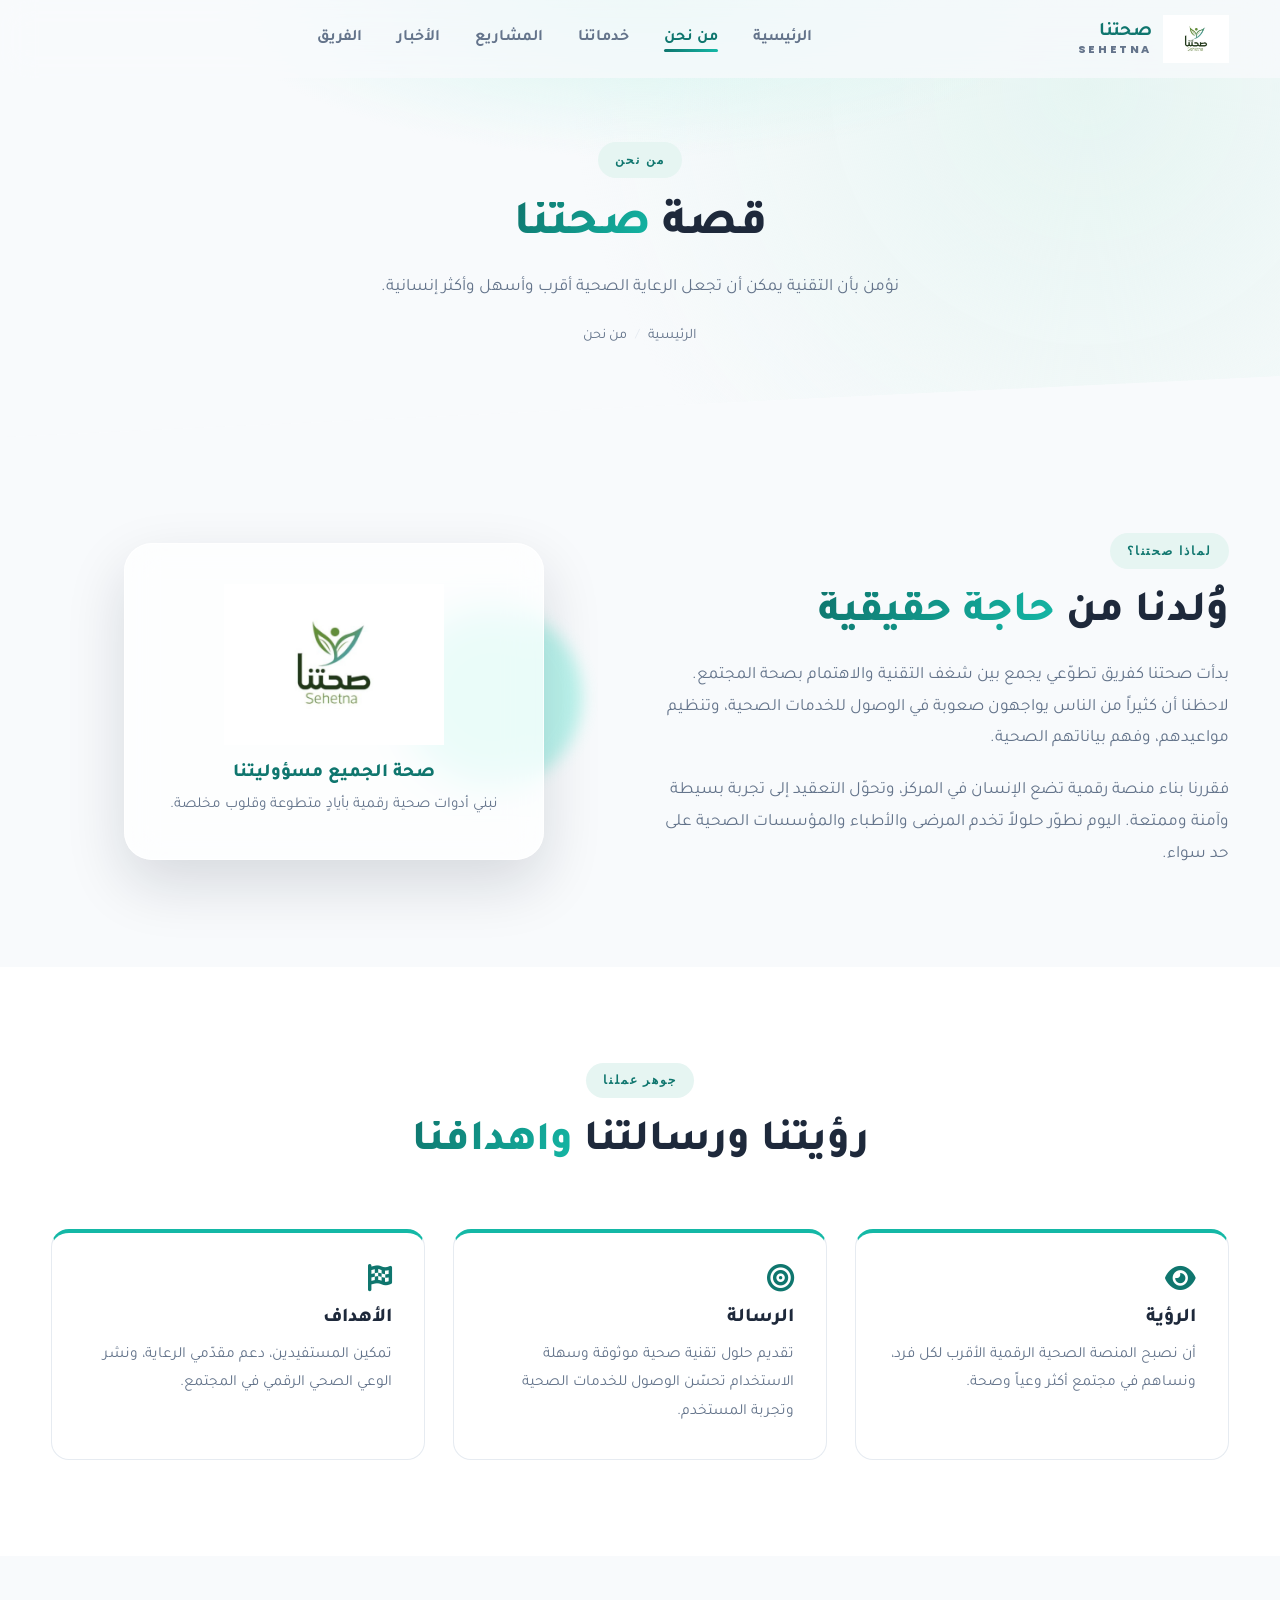
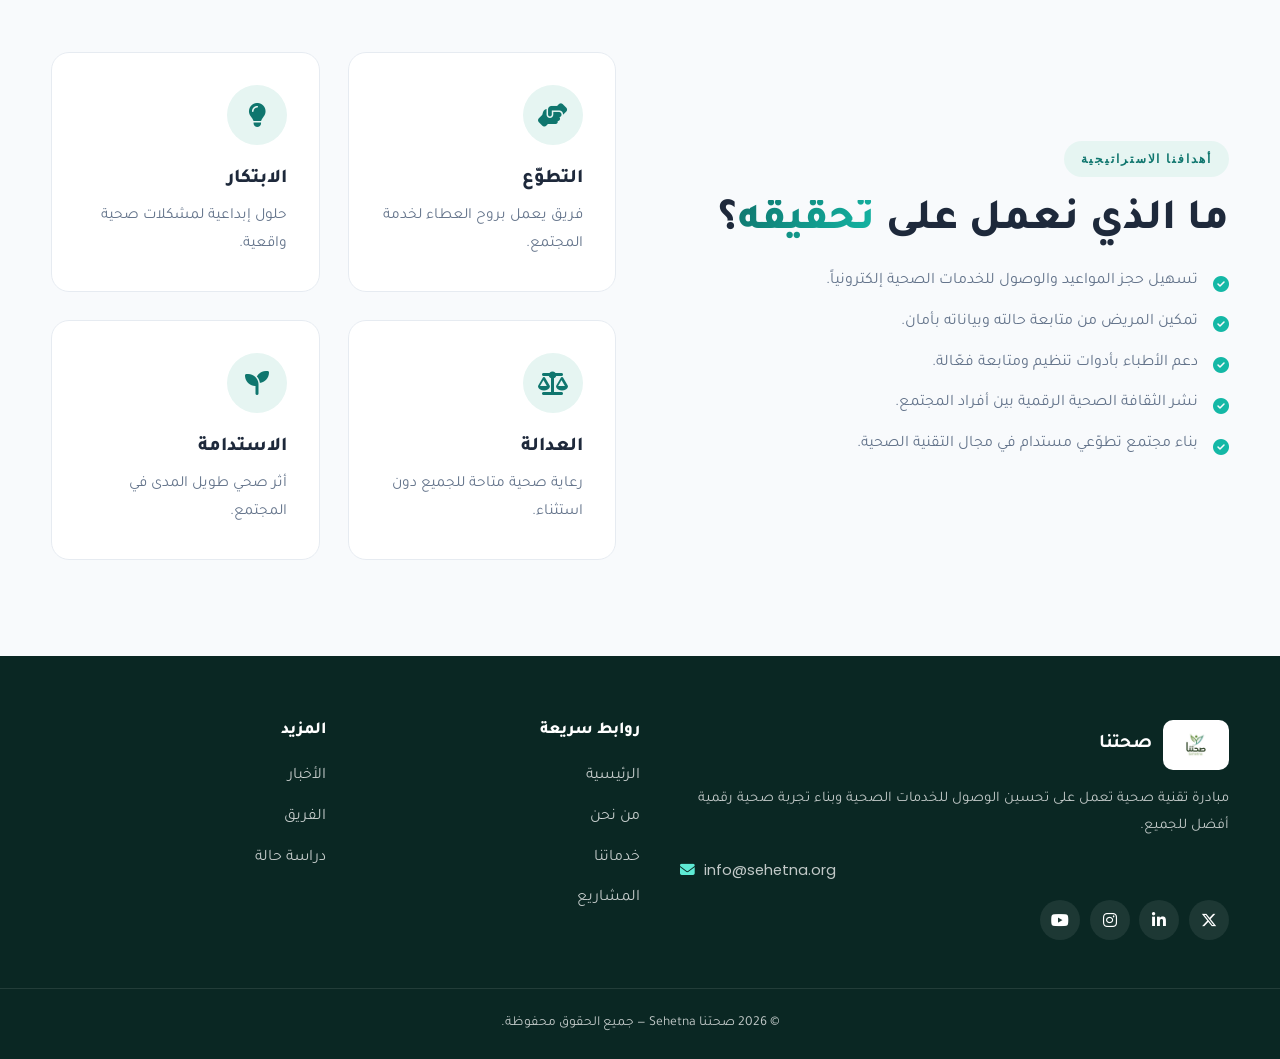
==== about.html @ 8cb9a015 "first update" ====
<!DOCTYPE html>
<html lang="ar" dir="rtl">
  <head>
    <meta charset="UTF-8" />
    <meta name="viewport" content="width=device-width, initial-scale=1.0" />

    <title>من نحن | صحتنا</title>
    <meta
      name="description"
      content="تعرّف على رؤية ورسالة وأهداف صحتنا، المبادرة التقنية الصحية التي تسعى لتحسين تجربة الرعاية الصحية الرقمية للجميع."
    />
    <meta name="keywords" content="صحتنا, من نحن, رؤية, رسالة, أهداف, مبادرة صحية" />
    <meta name="author" content="فريق صحتنا التطوعي" />

    <meta property="og:type" content="website" />
    <meta property="og:title" content="من نحن | صحتنا" />
    <meta
      property="og:description"
      content="رؤية ورسالة وأهداف صحتنا لتحسين الرعاية الصحية الرقمية."
    />
    <meta property="og:image" content="assets/images/logo.png" />
    <meta property="og:locale" content="ar_AR" />

    <link rel="icon" type="image/png" href="assets/images/logo.png" />
    <link rel="preconnect" href="https://fonts.googleapis.com" />
    <link rel="preconnect" href="https://fonts.gstatic.com" crossorigin />
    <link
      href="https://fonts.googleapis.com/css2?family=Poppins:wght@400;600;700&family=Tajawal:wght@300;400;500;700;800&display=swap"
      rel="stylesheet"
    />
    <link
      rel="stylesheet"
      href="https://cdnjs.cloudflare.com/ajax/libs/font-awesome/6.5.2/css/all.min.css"
      referrerpolicy="no-referrer"
    />
    <link rel="stylesheet" href="assets/css/style.css" />
  </head>

  <body>
    <a href="#main" class="skip-link">تخطَّ إلى المحتوى</a>

    <!-- ===================== HEADER ===================== -->
    <header class="header" id="header">
      <nav class="nav container" aria-label="التنقل الرئيسي">
        <a href="index.html" class="nav__brand" aria-label="صحتنا الصفحة الرئيسية">
          <img src="assets/images/logo.png" alt="شعار صحتنا" />
          <span class="nav__brand-text">
            <b>صحتنا</b>
            <span>SEHETNA</span>
          </span>
        </a>
        <ul class="nav__menu" id="navMenu">
          <li><a href="index.html" class="nav__link">الرئيسية</a></li>
          <li><a href="about.html" class="nav__link">من نحن</a></li>
          <li><a href="services.html" class="nav__link">خدماتنا</a></li>
          <li><a href="projects.html" class="nav__link">المشاريع</a></li>
          <li><a href="news.html" class="nav__link">الأخبار</a></li>
          <li><a href="team.html" class="nav__link">الفريق</a></li>
        </ul>
        <div class="nav__actions">
          <button class="nav__toggle" id="navToggle" aria-label="فتح القائمة" aria-expanded="false" aria-controls="navMenu">
            <i class="fa-solid fa-bars"></i>
          </button>
        </div>
      </nav>
    </header>

    <main id="main">
      <!-- ===================== PAGE HERO ===================== -->
      <section class="page-hero">
        <div class="container">
          <span class="eyebrow">من نحن</span>
          <h1>قصة <span class="text-gradient">صحتنا</span></h1>
          <p>
            نؤمن بأن التقنية يمكن أن تجعل الرعاية الصحية أقرب وأسهل وأكثر إنسانية.
          </p>
          <nav class="breadcrumb" aria-label="مسار التنقل">
            <a href="index.html">الرئيسية</a>
            <span class="sep">/</span>
            <span>من نحن</span>
          </nav>
        </div>
      </section>

      <!-- ===================== STORY ===================== -->
      <section class="section">
        <div class="container split">
          <div class="reveal">
            <span class="eyebrow">لماذا صحتنا؟</span>
            <h2 class="section__title">
              وُلدنا من <span class="text-gradient">حاجة حقيقية</span>
            </h2>
            <p class="section__desc" style="margin-bottom: 1.2rem">
              بدأت صحتنا كفريق تطوّعي يجمع بين شغف التقنية والاهتمام بصحة المجتمع.
              لاحظنا أن كثيراً من الناس يواجهون صعوبة في الوصول للخدمات الصحية،
              وتنظيم مواعيدهم، وفهم بياناتهم الصحية.
            </p>
            <p class="section__desc">
              فقررنا بناء منصة رقمية تضع الإنسان في المركز، وتحوّل التعقيد إلى
              تجربة بسيطة وآمنة وممتعة. اليوم نطوّر حلولاً تخدم المرضى والأطباء
              والمؤسسات الصحية على حد سواء.
            </p>
          </div>
          <div class="hero__visual reveal">
            <span class="hero__blob hero__blob--1"></span>
            <div class="hero__card">
              <img src="assets/images/logo.png" alt="شعار صحتنا" />
              <h3>صحة الجميع مسؤوليتنا</h3>
              <p>نبني أدوات صحية رقمية بأيادٍ متطوعة وقلوب مخلصة.</p>
            </div>
          </div>
        </div>
      </section>

      <!-- ===================== VISION / MISSION / GOALS ===================== -->
      <section class="section" style="background: var(--bg-alt)">
        <div class="container">
          <div class="section__head">
            <span class="eyebrow">جوهر عملنا</span>
            <h2 class="section__title">
              رؤيتنا ورسالتنا <span class="text-gradient">وأهدافنا</span>
            </h2>
          </div>

          <div class="grid grid--3">
            <div class="vmg-card reveal">
              <i class="fa-solid fa-eye"></i>
              <h3 class="card__title">الرؤية</h3>
              <p class="card__text">
                أن نصبح المنصة الصحية الرقمية الأقرب لكل فرد، ونساهم في مجتمع أكثر
                وعياً وصحة.
              </p>
            </div>
            <div class="vmg-card reveal">
              <i class="fa-solid fa-bullseye"></i>
              <h3 class="card__title">الرسالة</h3>
              <p class="card__text">
                تقديم حلول تقنية صحية موثوقة وسهلة الاستخدام تحسّن الوصول للخدمات
                الصحية وتجربة المستخدم.
              </p>
            </div>
            <div class="vmg-card reveal">
              <i class="fa-solid fa-flag-checkered"></i>
              <h3 class="card__title">الأهداف</h3>
              <p class="card__text">
                تمكين المستفيدين، دعم مقدّمي الرعاية، ونشر الوعي الصحي الرقمي في
                المجتمع.
              </p>
            </div>
          </div>
        </div>
      </section>

      <!-- ===================== GOALS DETAIL ===================== -->
      <section class="section">
        <div class="container split">
          <div class="reveal">
            <span class="eyebrow">أهدافنا الاستراتيجية</span>
            <h2 class="section__title">
              ما الذي نعمل على <span class="text-gradient">تحقيقه</span>؟
            </h2>
            <ul class="check-list" style="margin-top: 1rem">
              <li>تسهيل حجز المواعيد والوصول للخدمات الصحية إلكترونياً.</li>
              <li>تمكين المريض من متابعة حالته وبياناته بأمان.</li>
              <li>دعم الأطباء بأدوات تنظيم ومتابعة فعّالة.</li>
              <li>نشر الثقافة الصحية الرقمية بين أفراد المجتمع.</li>
              <li>بناء مجتمع تطوّعي مستدام في مجال التقنية الصحية.</li>
            </ul>
          </div>

          <div class="grid grid--2 reveal">
            <div class="card">
              <div class="card__icon"><i class="fa-solid fa-handshake-angle"></i></div>
              <h3 class="card__title">التطوّع</h3>
              <p class="card__text">فريق يعمل بروح العطاء لخدمة المجتمع.</p>
            </div>
            <div class="card">
              <div class="card__icon"><i class="fa-solid fa-lightbulb"></i></div>
              <h3 class="card__title">الابتكار</h3>
              <p class="card__text">حلول إبداعية لمشكلات صحية واقعية.</p>
            </div>
            <div class="card">
              <div class="card__icon"><i class="fa-solid fa-scale-balanced"></i></div>
              <h3 class="card__title">العدالة</h3>
              <p class="card__text">رعاية صحية متاحة للجميع دون استثناء.</p>
            </div>
            <div class="card">
              <div class="card__icon"><i class="fa-solid fa-seedling"></i></div>
              <h3 class="card__title">الاستدامة</h3>
              <p class="card__text">أثر صحي طويل المدى في المجتمع.</p>
            </div>
          </div>
        </div>
      </section>

    </main>

    <!-- ===================== FOOTER ===================== -->
    <footer class="footer">
      <div class="container">
        <div class="footer__grid">
          <div class="footer__col">
            <div class="footer__brand">
              <img src="assets/images/logo.png" alt="شعار صحتنا" />
              <b>صحتنا</b>
            </div>
            <p>
              مبادرة تقنية صحية تعمل على تحسين الوصول للخدمات الصحية وبناء تجربة
              صحية رقمية أفضل للجميع.
            </p>
            <p class="footer__contact">
              <i class="fa-solid fa-envelope"></i>
              <a href="mailto:info@sehetna.org">info@sehetna.org</a>
            </p>
            <div class="footer__socials">
              <a href="#" aria-label="تويتر / X"><i class="fa-brands fa-x-twitter"></i></a>
              <a href="#" aria-label="لينكدإن"><i class="fa-brands fa-linkedin-in"></i></a>
              <a href="#" aria-label="إنستغرام"><i class="fa-brands fa-instagram"></i></a>
              <a href="#" aria-label="يوتيوب"><i class="fa-brands fa-youtube"></i></a>
            </div>
          </div>
          <div class="footer__col">
            <h4>روابط سريعة</h4>
            <ul>
              <li><a href="index.html">الرئيسية</a></li>
              <li><a href="about.html">من نحن</a></li>
              <li><a href="services.html">خدماتنا</a></li>
              <li><a href="projects.html">المشاريع</a></li>
            </ul>
          </div>
          <div class="footer__col">
            <h4>المزيد</h4>
            <ul>
              <li><a href="news.html">الأخبار</a></li>
              <li><a href="team.html">الفريق</a></li>
              <li><a href="project-details.html">دراسة حالة</a></li>
            </ul>
          </div>
        </div>
      </div>
      <div class="footer__bottom">
        <div class="container">
          <p>© <span data-year>2026</span> صحتنا Sehetna — جميع الحقوق محفوظة.</p>
        </div>
      </div>
    </footer>

    <button class="to-top" id="toTop" aria-label="العودة إلى الأعلى">
      <i class="fa-solid fa-arrow-up"></i>
    </button>

    <script src="assets/js/script.js"></script>
  </body>
</html>
---- assets/css/style.css ----
/* =============================================================
   صحتنا | Sehetna — Healthcare Platform
   Shared stylesheet (v2 — refreshed design)
   Design language: airy clinical, angled section edges,
   centered hero, soft tinted icons, underline navigation.
   ============================================================= */

/* -------------------------------------------------------------
   1. Design tokens
   ------------------------------------------------------------- */
:root {
  /* Brand colors */
  --primary: #0f766e;
  --primary-dark: #0b544e;
  --primary-tint: #e6f5f2;
  --secondary: #14b8a6;
  --secondary-tint: #d5f5ef;
  --accent: #5eead4;
  --mint: #f0fdfa;

  /* Specialty accents (team) */
  --c-doctor: #0f766e;
  --c-pharma: #16a34a;
  --c-nurse: #db2777;
  --c-nutrition: #d97706;
  --c-physio: #2563eb;
  --c-lab: #7c3aed;
  --c-dentist: #0891b2;
  --c-coord: #475569;

  /* Neutrals */
  --bg: #f8fafc;
  --bg-alt: #ffffff;
  --bg-soft: #f1f7f6;
  --bg-deep: #0a2723;
  --text: #1e293b;
  --text-muted: #64748b;
  --border: #e6ebf1;

  /* Effects */
  --shadow-sm: 0 2px 8px rgba(15, 23, 42, 0.05);
  --shadow: 0 10px 34px rgba(15, 23, 42, 0.08);
  --shadow-lg: 0 24px 60px rgba(15, 23, 42, 0.14);
  --shadow-primary: 0 14px 32px rgba(15, 118, 110, 0.3);

  /* Shape */
  --radius-sm: 12px;
  --radius: 18px;
  --radius-lg: 28px;
  --radius-pill: 999px;

  /* Motion */
  --transition: 0.3s cubic-bezier(0.4, 0, 0.2, 1);

  /* Layout */
  --header-h: 78px;
  --container: 1200px;

  /* Fonts */
  --font: "Tajawal", "Segoe UI", system-ui, sans-serif;
  --font-en: "Poppins", "Segoe UI", sans-serif;
}

/* -------------------------------------------------------------
   2. Base / reset
   ------------------------------------------------------------- */
*,
*::before,
*::after {
  box-sizing: border-box;
  margin: 0;
  padding: 0;
}

html {
  scroll-behavior: smooth;
  scroll-padding-top: var(--header-h);
}

body {
  font-family: var(--font);
  color: var(--text);
  background: var(--bg);
  line-height: 1.85;
  overflow-x: hidden;
  -webkit-font-smoothing: antialiased;
}

img {
  max-width: 100%;
  display: block;
}

a {
  color: inherit;
  text-decoration: none;
  transition: color var(--transition);
}

ul {
  list-style: none;
}

h1,
h2,
h3,
h4 {
  line-height: 1.35;
  color: var(--text);
  font-weight: 800;
}

section {
  position: relative;
}

a:focus-visible,
button:focus-visible,
input:focus-visible,
textarea:focus-visible {
  outline: 3px solid var(--secondary);
  outline-offset: 2px;
  border-radius: 4px;
}

.skip-link {
  position: absolute;
  right: -999px;
  top: 8px;
  z-index: 2000;
  background: var(--primary);
  color: #fff;
  padding: 0.6rem 1.2rem;
  border-radius: var(--radius-sm);
}

.skip-link:focus {
  right: 8px;
}

/* -------------------------------------------------------------
   3. Layout helpers
   ------------------------------------------------------------- */
.container {
  width: min(var(--container), 92%);
  margin-inline: auto;
}

.section {
  padding: 6rem 0;
}

.section--tight {
  padding: 4rem 0;
}

.section--soft {
  background: var(--bg-soft);
}

.section__head {
  text-align: center;
  max-width: 700px;
  margin: 0 auto 3.5rem;
}

.eyebrow {
  display: inline-flex;
  align-items: center;
  gap: 0.5rem;
  font-family: var(--font-en);
  font-size: 0.76rem;
  font-weight: 600;
  letter-spacing: 0.16em;
  text-transform: uppercase;
  color: var(--primary);
  background: var(--primary-tint);
  padding: 0.42rem 1.05rem;
  border-radius: var(--radius-pill);
  margin-bottom: 1rem;
}

.section__title {
  font-size: clamp(1.85rem, 4vw, 2.7rem);
  color: var(--text);
  margin-bottom: 1rem;
}

.section__desc {
  color: var(--text-muted);
  font-size: 1.08rem;
}

.text-gradient {
  background: linear-gradient(120deg, var(--primary), var(--secondary));
  -webkit-background-clip: text;
  background-clip: text;
  -webkit-text-fill-color: transparent;
}

/* -------------------------------------------------------------
   4. Buttons
   ------------------------------------------------------------- */
.btn {
  display: inline-flex;
  align-items: center;
  justify-content: center;
  gap: 0.6rem;
  padding: 0.9rem 1.9rem;
  font-family: var(--font);
  font-size: 1rem;
  font-weight: 700;
  border: 2px solid transparent;
  border-radius: var(--radius-pill);
  cursor: pointer;
  transition: transform var(--transition), box-shadow var(--transition),
    background var(--transition), color var(--transition);
}

.btn i {
  font-size: 0.95em;
}

.btn--primary {
  background: linear-gradient(120deg, var(--primary), var(--secondary));
  color: #fff;
  box-shadow: var(--shadow-primary);
}

.btn--primary:hover {
  transform: translateY(-3px);
  box-shadow: 0 18px 40px rgba(15, 118, 110, 0.38);
}

.btn--outline {
  border-color: var(--border);
  color: var(--primary);
  background: #fff;
}

.btn--outline:hover {
  border-color: var(--primary);
  transform: translateY(-3px);
  box-shadow: var(--shadow-sm);
}

.btn--light {
  background: #fff;
  color: var(--primary);
}

.btn--light:hover {
  transform: translateY(-3px);
  box-shadow: var(--shadow-lg);
}

.btn--ghost {
  color: var(--primary);
  padding-inline: 0.4rem;
  font-weight: 700;
}

.btn--ghost:hover {
  gap: 0.9rem;
  color: var(--primary-dark);
}

.btn--full {
  width: 100%;
}

/* -------------------------------------------------------------
   5. Header / navbar  (underline navigation)
   ------------------------------------------------------------- */
.header {
  position: fixed;
  inset: 0 0 auto 0;
  height: var(--header-h);
  z-index: 1000;
  background: rgba(248, 250, 252, 0.72);
  backdrop-filter: blur(16px);
  -webkit-backdrop-filter: blur(16px);
  transition: background var(--transition), box-shadow var(--transition);
}

.header.scrolled {
  background: rgba(255, 255, 255, 0.95);
  box-shadow: 0 6px 24px rgba(15, 23, 42, 0.07);
}

.nav {
  height: 100%;
  display: flex;
  align-items: center;
  justify-content: space-between;
}

.nav__brand {
  display: flex;
  align-items: center;
  gap: 0.7rem;
  font-weight: 800;
}

.nav__brand img {
  height: 48px;
  width: auto;
}

.nav__brand-text {
  display: flex;
  flex-direction: column;
  line-height: 1.1;
}

.nav__brand-text b {
  font-size: 1.2rem;
  color: var(--primary);
}

.nav__brand-text span {
  font-family: var(--font-en);
  font-size: 0.68rem;
  letter-spacing: 0.24em;
  color: var(--text-muted);
  text-transform: uppercase;
}

.nav__menu {
  display: flex;
  align-items: center;
  gap: 0.3rem;
}

.nav__link {
  position: relative;
  padding: 0.5rem 0.95rem;
  font-weight: 600;
  color: var(--text-muted);
}

.nav__link::after {
  content: "";
  position: absolute;
  right: 0.95rem;
  left: 0.95rem;
  bottom: 0.15rem;
  height: 3px;
  border-radius: 3px;
  background: linear-gradient(90deg, var(--primary), var(--secondary));
  transform: scaleX(0);
  transform-origin: right;
  transition: transform var(--transition);
}

.nav__link:hover,
.nav__link.active {
  color: var(--primary);
}

.nav__link:hover::after,
.nav__link.active::after {
  transform: scaleX(1);
}

.nav__actions {
  display: flex;
  align-items: center;
  gap: 0.75rem;
}

.nav__toggle {
  display: none;
  width: 46px;
  height: 46px;
  align-items: center;
  justify-content: center;
  background: var(--primary-tint);
  border: none;
  border-radius: var(--radius-sm);
  color: var(--primary);
  font-size: 1.2rem;
  cursor: pointer;
}

/* -------------------------------------------------------------
   6. Hero (centered + angled bottom edge)
   ------------------------------------------------------------- */
.hero {
  text-align: center;
  padding-top: calc(var(--header-h) + 4.5rem);
  padding-bottom: 8rem;
  background: radial-gradient(
      ellipse 60% 55% at 50% 0%,
      var(--secondary-tint),
      transparent 60%
    ),
    radial-gradient(circle at 12% 30%, var(--primary-tint), transparent 40%),
    radial-gradient(circle at 88% 25%, var(--mint), transparent 45%),
    var(--bg);
  clip-path: polygon(0 0, 100% 0, 100% 90%, 0 100%);
  overflow: hidden;
}

.hero__inner {
  position: relative;
  z-index: 2;
  display: flex;
  flex-direction: column;
  align-items: center;
}

.hero__logo {
  width: 92px;
  height: 92px;
  object-fit: contain;
  padding: 12px;
  background: #fff;
  border-radius: 26px;
  box-shadow: var(--shadow);
  margin-bottom: 1.5rem;
}

.hero__badge {
  display: inline-flex;
  align-items: center;
  gap: 0.5rem;
  background: #fff;
  border: 1px solid var(--border);
  color: var(--primary);
  font-weight: 600;
  font-size: 0.9rem;
  padding: 0.45rem 1.1rem;
  border-radius: var(--radius-pill);
  box-shadow: var(--shadow-sm);
  margin-bottom: 1.6rem;
}

.hero__title {
  font-size: clamp(2.2rem, 5.6vw, 3.8rem);
  line-height: 1.22;
  max-width: 900px;
  margin-bottom: 1.4rem;
}

.hero__subtitle {
  font-size: 1.18rem;
  color: var(--text-muted);
  max-width: 640px;
  margin-bottom: 2.4rem;
}

.hero__actions {
  display: flex;
  flex-wrap: wrap;
  justify-content: center;
  gap: 1rem;
  margin-bottom: 3.2rem;
}

.hero__mini-stats {
  display: flex;
  justify-content: center;
  flex-wrap: wrap;
  gap: 1rem;
}

.hero__mini-stats > div {
  background: rgba(255, 255, 255, 0.75);
  border: 1px solid var(--border);
  border-radius: var(--radius);
  padding: 1rem 1.6rem;
  min-width: 150px;
  box-shadow: var(--shadow-sm);
}

.hero__mini-stats .num {
  font-family: var(--font-en);
  font-size: 1.8rem;
  font-weight: 700;
  color: var(--primary);
}

.hero__mini-stats .lbl {
  font-size: 0.88rem;
  color: var(--text-muted);
}

/* Decorative floating blobs */
.hero__blob {
  position: absolute;
  border-radius: 50%;
  filter: blur(8px);
  opacity: 0.4;
  z-index: 1;
}

.hero__blob--1 {
  width: 180px;
  height: 180px;
  background: var(--accent);
  top: 20%;
  right: 6%;
  animation: float 7s ease-in-out infinite;
}

.hero__blob--2 {
  width: 130px;
  height: 130px;
  background: var(--secondary);
  bottom: 22%;
  left: 8%;
  animation: float 8s ease-in-out infinite reverse;
}

/* legacy hero card (used inside About story split) */
.hero__visual {
  position: relative;
  display: flex;
  justify-content: center;
}

.hero__card {
  position: relative;
  width: 100%;
  max-width: 420px;
  padding: 2.5rem;
  background: rgba(255, 255, 255, 0.7);
  backdrop-filter: blur(18px);
  -webkit-backdrop-filter: blur(18px);
  border: 1px solid rgba(255, 255, 255, 0.8);
  border-radius: var(--radius-lg);
  box-shadow: var(--shadow-lg);
  text-align: center;
  z-index: 1;
}

.hero__card img {
  width: min(220px, 68%);
  margin: 0 auto 1rem;
}

.hero__card h3 {
  color: var(--primary);
  margin-bottom: 0.3rem;
}

.hero__card p {
  color: var(--text-muted);
  font-size: 0.95rem;
}

@keyframes float {
  0%,
  100% {
    transform: translateY(0);
  }
  50% {
    transform: translateY(-18px);
  }
}

/* -------------------------------------------------------------
   7. Cards & grids  (top accent bar on hover)
   ------------------------------------------------------------- */
.grid {
  display: grid;
  gap: 1.75rem;
}

.grid--2 {
  grid-template-columns: repeat(2, 1fr);
}

.grid--3 {
  grid-template-columns: repeat(3, 1fr);
}

.grid--4 {
  grid-template-columns: repeat(4, 1fr);
}

.card {
  position: relative;
  background: var(--bg-alt);
  border: 1px solid var(--border);
  border-radius: var(--radius);
  padding: 2rem;
  transition: transform var(--transition), box-shadow var(--transition),
    border-color var(--transition);
  overflow: hidden;
}

.card::before {
  content: "";
  position: absolute;
  inset: 0 0 auto 0;
  height: 4px;
  background: linear-gradient(90deg, var(--primary), var(--secondary));
  transform: scaleX(0);
  transform-origin: right;
  transition: transform var(--transition);
}

.card:hover {
  transform: translateY(-8px);
  box-shadow: var(--shadow);
  border-color: transparent;
}

.card:hover::before {
  transform: scaleX(1);
}

.card__icon {
  width: 60px;
  height: 60px;
  display: flex;
  align-items: center;
  justify-content: center;
  font-size: 1.5rem;
  color: var(--primary);
  background: var(--primary-tint);
  border-radius: 50%;
  margin-bottom: 1.3rem;
  transition: background var(--transition), color var(--transition);
}

.card:hover .card__icon {
  background: linear-gradient(135deg, var(--primary), var(--secondary));
  color: #fff;
}

.card__title {
  font-size: 1.22rem;
  margin-bottom: 0.6rem;
}

.card__text {
  color: var(--text-muted);
  font-size: 0.97rem;
}

.check-list li {
  position: relative;
  padding-right: 1.9rem;
  margin-bottom: 0.7rem;
  color: var(--text-muted);
}

.check-list li::before {
  content: "\f058";
  font-family: "Font Awesome 6 Free";
  font-weight: 900;
  position: absolute;
  right: 0;
  top: 0.15rem;
  color: var(--secondary);
}

/* -------------------------------------------------------------
   8. Stats band (angled)
   ------------------------------------------------------------- */
.stats {
  background: linear-gradient(120deg, var(--primary-dark), var(--primary));
  color: #fff;
  padding: 5rem 0;
  clip-path: polygon(0 8%, 100% 0, 100% 92%, 0 100%);
}

.stats .grid {
  text-align: center;
}

.stat__num {
  font-family: var(--font-en);
  font-size: clamp(2rem, 4vw, 2.9rem);
  font-weight: 700;
  color: #fff;
}

.stat__num .plus {
  color: var(--accent);
}

.stat__label {
  color: rgba(255, 255, 255, 0.85);
  font-size: 0.95rem;
}

/* -------------------------------------------------------------
   9. Projects
   ------------------------------------------------------------- */
.project {
  padding: 0;
}

.project::before {
  display: none;
}

.project__media {
  position: relative;
  height: 200px;
  display: flex;
  align-items: flex-end;
  padding: 1.2rem;
  color: #fff;
}

.project__media--1 {
  background: linear-gradient(135deg, #0f766e, #14b8a6);
}
.project__media--2 {
  background: linear-gradient(135deg, #0b544e, #0f766e);
}
.project__media--3 {
  background: linear-gradient(135deg, #14b8a6, #5eead4);
}
.project__media--4 {
  background: linear-gradient(135deg, #115e59, #2dd4bf);
}

.project__media i {
  position: absolute;
  top: 1.2rem;
  left: 1.2rem;
  font-size: 2.3rem;
  opacity: 0.92;
}

.project__badge {
  background: rgba(255, 255, 255, 0.92);
  color: var(--primary);
  font-size: 0.78rem;
  font-weight: 700;
  padding: 0.3rem 0.85rem;
  border-radius: var(--radius-pill);
}

.project__body {
  padding: 1.6rem;
}

.project__body h3 {
  font-size: 1.22rem;
  margin-bottom: 0.5rem;
}

.project__body p {
  color: var(--text-muted);
  font-size: 0.94rem;
  margin-bottom: 1rem;
}

.tags {
  display: flex;
  flex-wrap: wrap;
  gap: 0.4rem;
  margin-bottom: 1.2rem;
}

.tag {
  font-family: var(--font-en);
  font-size: 0.72rem;
  font-weight: 600;
  color: var(--primary);
  background: var(--primary-tint);
  padding: 0.28rem 0.7rem;
  border-radius: var(--radius-pill);
}

/* -------------------------------------------------------------
   10. News / posts
   ------------------------------------------------------------- */
.post {
  padding: 0;
  display: flex;
  flex-direction: column;
}

.post::before {
  display: none;
}

.post__media {
  height: 190px;
  display: flex;
  align-items: center;
  justify-content: center;
  color: #fff;
  font-size: 2.6rem;
  position: relative;
}

.post__media--1 {
  background: linear-gradient(135deg, #0f766e, #14b8a6);
}
.post__media--2 {
  background: linear-gradient(135deg, #0891b2, #22d3ee);
}
.post__media--3 {
  background: linear-gradient(135deg, #7c3aed, #a78bfa);
}
.post__media--4 {
  background: linear-gradient(135deg, #16a34a, #4ade80);
}
.post__media--5 {
  background: linear-gradient(135deg, #d97706, #fbbf24);
}
.post__media--6 {
  background: linear-gradient(135deg, #db2777, #f472b6);
}

.post__cat {
  position: absolute;
  top: 1rem;
  right: 1rem;
  background: rgba(255, 255, 255, 0.94);
  color: var(--primary);
  font-size: 0.74rem;
  font-weight: 700;
  padding: 0.3rem 0.8rem;
  border-radius: var(--radius-pill);
}

.post__body {
  padding: 1.6rem;
  display: flex;
  flex-direction: column;
  flex: 1;
}

.post__meta {
  display: flex;
  align-items: center;
  gap: 1rem;
  font-size: 0.82rem;
  color: var(--text-muted);
  margin-bottom: 0.7rem;
}

.post__meta i {
  color: var(--secondary);
  margin-inline-end: 0.3rem;
}

.post__title {
  font-size: 1.2rem;
  margin-bottom: 0.6rem;
}

.post__excerpt {
  color: var(--text-muted);
  font-size: 0.94rem;
  margin-bottom: 1.1rem;
  flex: 1;
}

/* Featured news (first, wide) */
.post--featured {
  grid-column: 1 / -1;
  flex-direction: row;
}

.post--featured .post__media {
  flex: 0 0 46%;
  height: auto;
  min-height: 300px;
  font-size: 4rem;
}

.post--featured .post__body {
  padding: 2.4rem;
  justify-content: center;
}

.post--featured .post__title {
  font-size: 1.6rem;
}

/* -------------------------------------------------------------
   11. Testimonials
   ------------------------------------------------------------- */
.quote {
  background: var(--bg-alt);
  border: 1px solid var(--border);
  border-radius: var(--radius);
  padding: 2rem;
  position: relative;
}

.quote::before {
  content: "\201D";
  font-family: Georgia, serif;
  font-size: 4rem;
  line-height: 1;
  color: var(--secondary);
  opacity: 0.25;
  position: absolute;
  top: 0.5rem;
  left: 1.2rem;
}

.quote p {
  color: var(--text);
  font-style: italic;
  margin-bottom: 1.2rem;
}

.quote__author {
  display: flex;
  align-items: center;
  gap: 0.8rem;
}

.avatar {
  width: 48px;
  height: 48px;
  border-radius: 50%;
  display: flex;
  align-items: center;
  justify-content: center;
  font-weight: 700;
  color: #fff;
  background: linear-gradient(135deg, var(--primary), var(--secondary));
  font-family: var(--font-en);
}

.quote__author b {
  display: block;
  font-size: 0.95rem;
}

.quote__author span {
  font-size: 0.82rem;
  color: var(--text-muted);
}

/* -------------------------------------------------------------
   12. Team (health specialties)
   ------------------------------------------------------------- */
.member {
  text-align: center;
  padding: 2.2rem 1.5rem;
}

.member__photo {
  width: 96px;
  height: 96px;
  margin: 0 auto 1rem;
  border-radius: 50%;
  display: flex;
  align-items: center;
  justify-content: center;
  font-size: 2.3rem;
  color: #fff;
  background: linear-gradient(135deg, var(--primary), var(--secondary));
  box-shadow: 0 8px 20px rgba(15, 118, 110, 0.28);
}

.member__badge {
  display: inline-block;
  font-size: 0.74rem;
  font-weight: 700;
  padding: 0.24rem 0.85rem;
  border-radius: var(--radius-pill);
  background: var(--primary-tint);
  color: var(--primary);
  margin-bottom: 0.7rem;
}

.member__name {
  font-size: 1.15rem;
  margin-bottom: 0.15rem;
}

.member__role {
  color: var(--text-muted);
  font-weight: 500;
  font-size: 0.9rem;
  margin-bottom: 1rem;
}

.socials {
  display: flex;
  justify-content: center;
  gap: 0.6rem;
}

.socials a {
  width: 38px;
  height: 38px;
  display: flex;
  align-items: center;
  justify-content: center;
  border-radius: 50%;
  background: var(--primary-tint);
  color: var(--primary);
  transition: all var(--transition);
}

.socials a:hover {
  background: var(--primary);
  color: #fff;
  transform: translateY(-3px);
}

/* Specialty colour variants */
.member--doctor .member__photo {
  background: linear-gradient(135deg, var(--c-doctor), #2dd4bf);
}
.member--doctor .member__badge {
  background: #e6f5f2;
  color: var(--c-doctor);
}

.member--pharma .member__photo {
  background: linear-gradient(135deg, var(--c-pharma), #4ade80);
}
.member--pharma .member__badge {
  background: #e7f7ec;
  color: var(--c-pharma);
}

.member--nurse .member__photo {
  background: linear-gradient(135deg, var(--c-nurse), #f472b6);
}
.member--nurse .member__badge {
  background: #fce7f1;
  color: var(--c-nurse);
}

.member--nutrition .member__photo {
  background: linear-gradient(135deg, var(--c-nutrition), #fbbf24);
}
.member--nutrition .member__badge {
  background: #fdf1e0;
  color: var(--c-nutrition);
}

.member--physio .member__photo {
  background: linear-gradient(135deg, var(--c-physio), #60a5fa);
}
.member--physio .member__badge {
  background: #e6effe;
  color: var(--c-physio);
}

.member--lab .member__photo {
  background: linear-gradient(135deg, var(--c-lab), #a78bfa);
}
.member--lab .member__badge {
  background: #f0e9fe;
  color: var(--c-lab);
}

.member--dentist .member__photo {
  background: linear-gradient(135deg, var(--c-dentist), #22d3ee);
}
.member--dentist .member__badge {
  background: #e2f5f9;
  color: var(--c-dentist);
}

.member--coord .member__photo {
  background: linear-gradient(135deg, var(--c-coord), #94a3b8);
}
.member--coord .member__badge {
  background: #eef1f5;
  color: var(--c-coord);
}

/* -------------------------------------------------------------
   13. Page hero (inner pages, angled bottom)
   ------------------------------------------------------------- */
.page-hero {
  text-align: center;
  padding-top: calc(var(--header-h) + 4rem);
  padding-bottom: 5.5rem;
  background: radial-gradient(
      ellipse 55% 60% at 50% 0%,
      var(--secondary-tint),
      transparent 60%
    ),
    radial-gradient(circle at 85% 20%, var(--primary-tint), transparent 45%),
    var(--bg);
  clip-path: polygon(0 0, 100% 0, 100% 86%, 0 100%);
}

.page-hero h1 {
  font-size: clamp(2rem, 5vw, 3rem);
  margin-bottom: 0.8rem;
}

.page-hero p {
  color: var(--text-muted);
  max-width: 640px;
  margin: 0 auto;
  font-size: 1.08rem;
}

.breadcrumb {
  display: flex;
  justify-content: center;
  gap: 0.5rem;
  margin-top: 1.2rem;
  font-size: 0.9rem;
  color: var(--text-muted);
}

.breadcrumb a:hover {
  color: var(--primary);
}

.breadcrumb .sep {
  color: var(--border);
}

/* -------------------------------------------------------------
   14. Split (about) & VMG
   ------------------------------------------------------------- */
.split {
  display: grid;
  grid-template-columns: 1fr 1fr;
  gap: 3rem;
  align-items: center;
}

.vmg-card {
  padding: 2rem;
  border-radius: var(--radius);
  background: var(--bg-alt);
  border: 1px solid var(--border);
  border-top: 4px solid var(--secondary);
  transition: transform var(--transition), box-shadow var(--transition);
}

.vmg-card:hover {
  transform: translateY(-6px);
  box-shadow: var(--shadow);
}

.vmg-card i {
  font-size: 1.7rem;
  color: var(--primary);
  margin-bottom: 0.8rem;
}

/* -------------------------------------------------------------
   15. Case study (project details)
   ------------------------------------------------------------- */
.case-block {
  margin-bottom: 2.5rem;
}

.case-block h2 {
  font-size: 1.5rem;
  margin-bottom: 0.8rem;
  display: flex;
  align-items: center;
  gap: 0.6rem;
}

.case-block h2 i {
  color: var(--secondary);
}

.case-block p {
  color: var(--text-muted);
}

.case-hero-media {
  height: 320px;
  border-radius: var(--radius-lg);
  background: linear-gradient(135deg, var(--primary), var(--secondary));
  display: flex;
  align-items: center;
  justify-content: center;
  color: #fff;
  font-size: 4rem;
  margin-bottom: 2.5rem;
  box-shadow: var(--shadow-lg);
}

.info-panel {
  background: var(--bg-alt);
  border: 1px solid var(--border);
  border-radius: var(--radius);
  padding: 1.8rem;
  position: sticky;
  top: calc(var(--header-h) + 1rem);
}

.info-panel h3 {
  font-size: 1.05rem;
  margin-bottom: 1rem;
  padding-bottom: 0.6rem;
  border-bottom: 1px solid var(--border);
}

.info-panel dl {
  display: grid;
  gap: 0.9rem;
}

.info-panel dt {
  font-size: 0.8rem;
  color: var(--text-muted);
}

.info-panel dd {
  font-weight: 700;
}

/* -------------------------------------------------------------
   16. Contact
   ------------------------------------------------------------- */
.contact-grid {
  display: grid;
  grid-template-columns: 0.9fr 1.1fr;
  gap: 3rem;
  align-items: start;
}

.contact-info__item {
  display: flex;
  gap: 1rem;
  align-items: flex-start;
  margin-bottom: 1.6rem;
}

.contact-info__item .ic {
  width: 48px;
  height: 48px;
  flex-shrink: 0;
  display: flex;
  align-items: center;
  justify-content: center;
  border-radius: var(--radius-sm);
  background: var(--primary-tint);
  color: var(--primary);
  font-size: 1.1rem;
}

.contact-info__item b {
  display: block;
}

.contact-info__item span {
  color: var(--text-muted);
  font-size: 0.95rem;
}

.form {
  background: var(--bg-alt);
  border: 1px solid var(--border);
  border-radius: var(--radius);
  padding: 2.2rem;
  box-shadow: var(--shadow-sm);
}

.field {
  margin-bottom: 1.25rem;
}

.field label {
  display: block;
  font-weight: 600;
  font-size: 0.9rem;
  margin-bottom: 0.5rem;
}

.field input,
.field textarea {
  width: 100%;
  padding: 0.85rem 1rem;
  font-family: var(--font);
  font-size: 1rem;
  color: var(--text);
  background: var(--bg);
  border: 1.5px solid var(--border);
  border-radius: var(--radius-sm);
  transition: border-color var(--transition), background var(--transition);
  resize: vertical;
}

.field input:focus,
.field textarea:focus {
  border-color: var(--secondary);
  background: #fff;
  outline: none;
}

.field input::placeholder,
.field textarea::placeholder {
  color: #94a3b8;
}

.map-embed {
  border-radius: var(--radius);
  overflow: hidden;
  border: 1px solid var(--border);
  height: 100%;
  min-height: 260px;
}

.map-embed iframe {
  width: 100%;
  height: 100%;
  border: 0;
  display: block;
}

/* -------------------------------------------------------------
   17. CTA band
   ------------------------------------------------------------- */
.cta {
  padding: 5rem 0;
}

.cta__inner {
  background: linear-gradient(120deg, var(--primary), var(--secondary));
  border-radius: var(--radius-lg);
  padding: 3.5rem 2rem;
  text-align: center;
  color: #fff;
  box-shadow: var(--shadow-primary);
  position: relative;
  overflow: hidden;
}

.cta__inner::before,
.cta__inner::after {
  content: "";
  position: absolute;
  border-radius: 50%;
  background: rgba(255, 255, 255, 0.12);
}

.cta__inner::before {
  width: 220px;
  height: 220px;
  top: -80px;
  right: -40px;
}

.cta__inner::after {
  width: 160px;
  height: 160px;
  bottom: -70px;
  left: -30px;
}

.cta__inner h2 {
  color: #fff;
  font-size: clamp(1.6rem, 3.5vw, 2.4rem);
  margin-bottom: 0.8rem;
  position: relative;
}

.cta__inner p {
  opacity: 0.92;
  max-width: 560px;
  margin: 0 auto 2rem;
  position: relative;
}

.cta__inner .btn {
  position: relative;
}

/* -------------------------------------------------------------
   18. Footer
   ------------------------------------------------------------- */
.footer {
  background: var(--bg-deep);
  color: rgba(255, 255, 255, 0.75);
  padding-top: 4rem;
}

.footer__grid {
  display: grid;
  grid-template-columns: 2fr 1fr 1fr;
  gap: 2.5rem;
  padding-bottom: 3rem;
}

.footer__brand {
  display: flex;
  align-items: center;
  gap: 0.7rem;
  margin-bottom: 1rem;
}

.footer__brand img {
  height: 50px;
  background: #fff;
  padding: 4px;
  border-radius: 10px;
}

.footer__brand b {
  color: #fff;
  font-size: 1.2rem;
}

.footer__col h4 {
  color: #fff;
  font-size: 1.05rem;
  margin-bottom: 1.2rem;
}

.footer__col ul li {
  margin-bottom: 0.7rem;
}

.footer__col ul a:hover {
  color: var(--accent);
  padding-right: 0.3rem;
}

.footer__col p {
  font-size: 0.92rem;
}

.footer__contact {
  display: flex;
  align-items: center;
  gap: 0.55rem;
  margin-top: 1rem;
  font-family: var(--font-en);
  font-size: 0.95rem;
  direction: ltr;
  justify-content: flex-start;
}

.footer__contact i {
  color: var(--accent);
}

.footer__contact a:hover {
  color: var(--accent);
}

.footer__socials {
  display: flex;
  gap: 0.6rem;
  margin-top: 1rem;
}

.footer__socials a {
  width: 40px;
  height: 40px;
  display: flex;
  align-items: center;
  justify-content: center;
  border-radius: 50%;
  background: rgba(255, 255, 255, 0.08);
  color: #fff;
  transition: all var(--transition);
}

.footer__socials a:hover {
  background: var(--secondary);
  transform: translateY(-3px);
}

.footer__bottom {
  border-top: 1px solid rgba(255, 255, 255, 0.1);
  padding: 1.4rem 0;
  text-align: center;
  font-size: 0.86rem;
}

/* -------------------------------------------------------------
   19. Back to top
   ------------------------------------------------------------- */
.to-top {
  position: fixed;
  bottom: 1.6rem;
  left: 1.6rem;
  width: 48px;
  height: 48px;
  display: flex;
  align-items: center;
  justify-content: center;
  border: none;
  border-radius: 50%;
  background: linear-gradient(135deg, var(--primary), var(--secondary));
  color: #fff;
  font-size: 1.1rem;
  cursor: pointer;
  box-shadow: var(--shadow-primary);
  opacity: 0;
  visibility: hidden;
  transform: translateY(20px);
  transition: all var(--transition);
  z-index: 900;
}

.to-top.show {
  opacity: 1;
  visibility: visible;
  transform: translateY(0);
}

/* -------------------------------------------------------------
   20. Scroll reveal
   ------------------------------------------------------------- */
.reveal {
  opacity: 0;
  transform: translateY(28px);
  transition: opacity 0.7s ease, transform 0.7s ease;
}

.reveal.visible {
  opacity: 1;
  transform: translateY(0);
}

/* -------------------------------------------------------------
   21. Responsive
   ------------------------------------------------------------- */
@media (max-width: 992px) {
  .hero__grid,
  .split,
  .contact-grid {
    grid-template-columns: 1fr;
  }

  .grid--4 {
    grid-template-columns: repeat(2, 1fr);
  }

  .footer__grid {
    grid-template-columns: 1fr 1fr;
  }

  .info-panel {
    position: static;
  }

  .post--featured {
    flex-direction: column;
  }

  .post--featured .post__media {
    flex: none;
    min-height: 220px;
    height: 220px;
  }
}

@media (max-width: 768px) {
  .section {
    padding: 4rem 0;
  }

  .hero {
    clip-path: polygon(0 0, 100% 0, 100% 95%, 0 100%);
    padding-bottom: 6rem;
  }

  .page-hero {
    clip-path: polygon(0 0, 100% 0, 100% 92%, 0 100%);
  }

  .stats {
    clip-path: none;
  }

  .nav__toggle {
    display: flex;
  }

  .nav__menu {
    position: fixed;
    inset: var(--header-h) 0 auto 0;
    flex-direction: column;
    align-items: stretch;
    gap: 0;
    background: #fff;
    padding: 1rem;
    border-bottom: 1px solid var(--border);
    box-shadow: var(--shadow);
    transform: translateY(-120%);
    transition: transform var(--transition);
  }

  .nav__menu.open {
    transform: translateY(0);
  }

  .nav__link {
    padding: 0.9rem 1rem;
    border-radius: var(--radius-sm);
  }

  .nav__link::after {
    display: none;
  }

  .nav__link.active {
    background: var(--primary-tint);
  }

  .nav__actions .btn {
    display: none;
  }

  .grid--2,
  .grid--3,
  .grid--4 {
    grid-template-columns: 1fr;
  }

  .footer__grid {
    grid-template-columns: 1fr;
    text-align: center;
  }

  .footer__brand,
  .footer__socials {
    justify-content: center;
  }
}

@media (prefers-reduced-motion: reduce) {
  * {
    animation: none !important;
    transition: none !important;
    scroll-behavior: auto !important;
  }

  .reveal {
    opacity: 1;
    transform: none;
  }
}
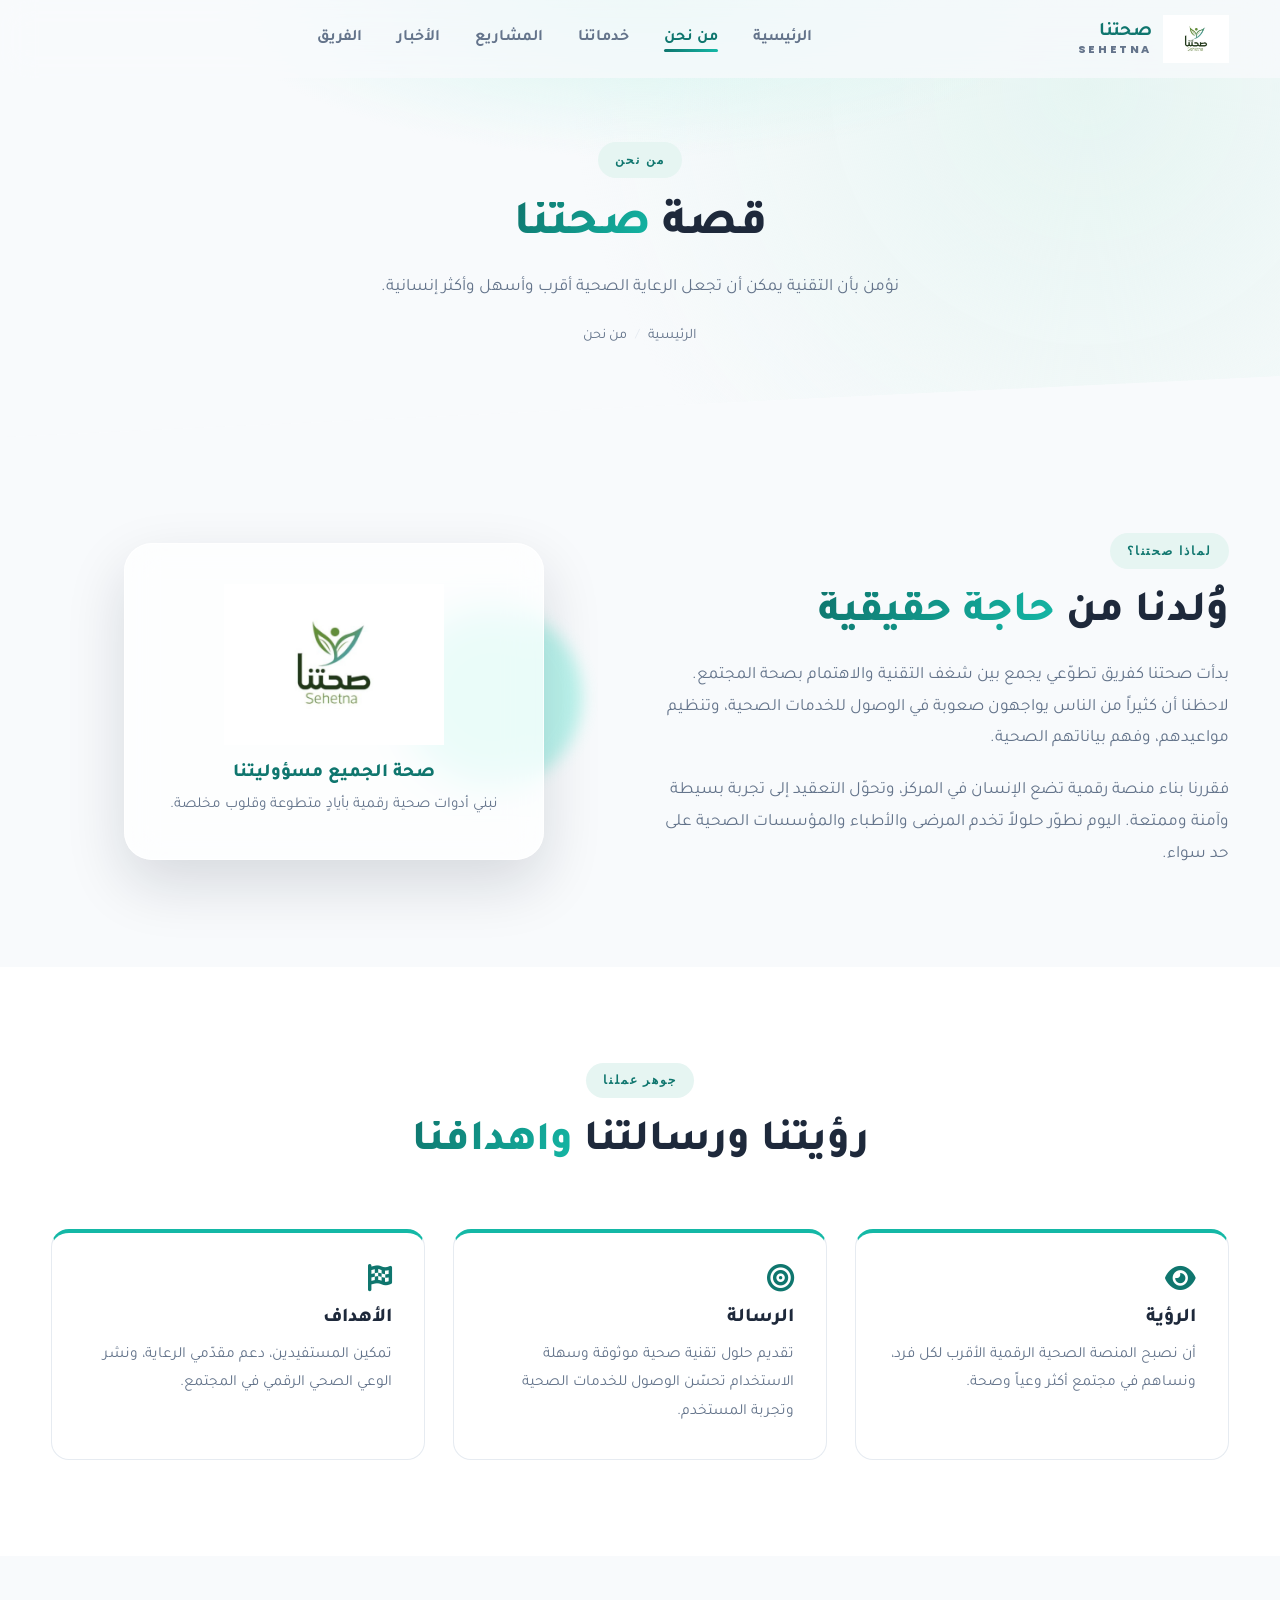
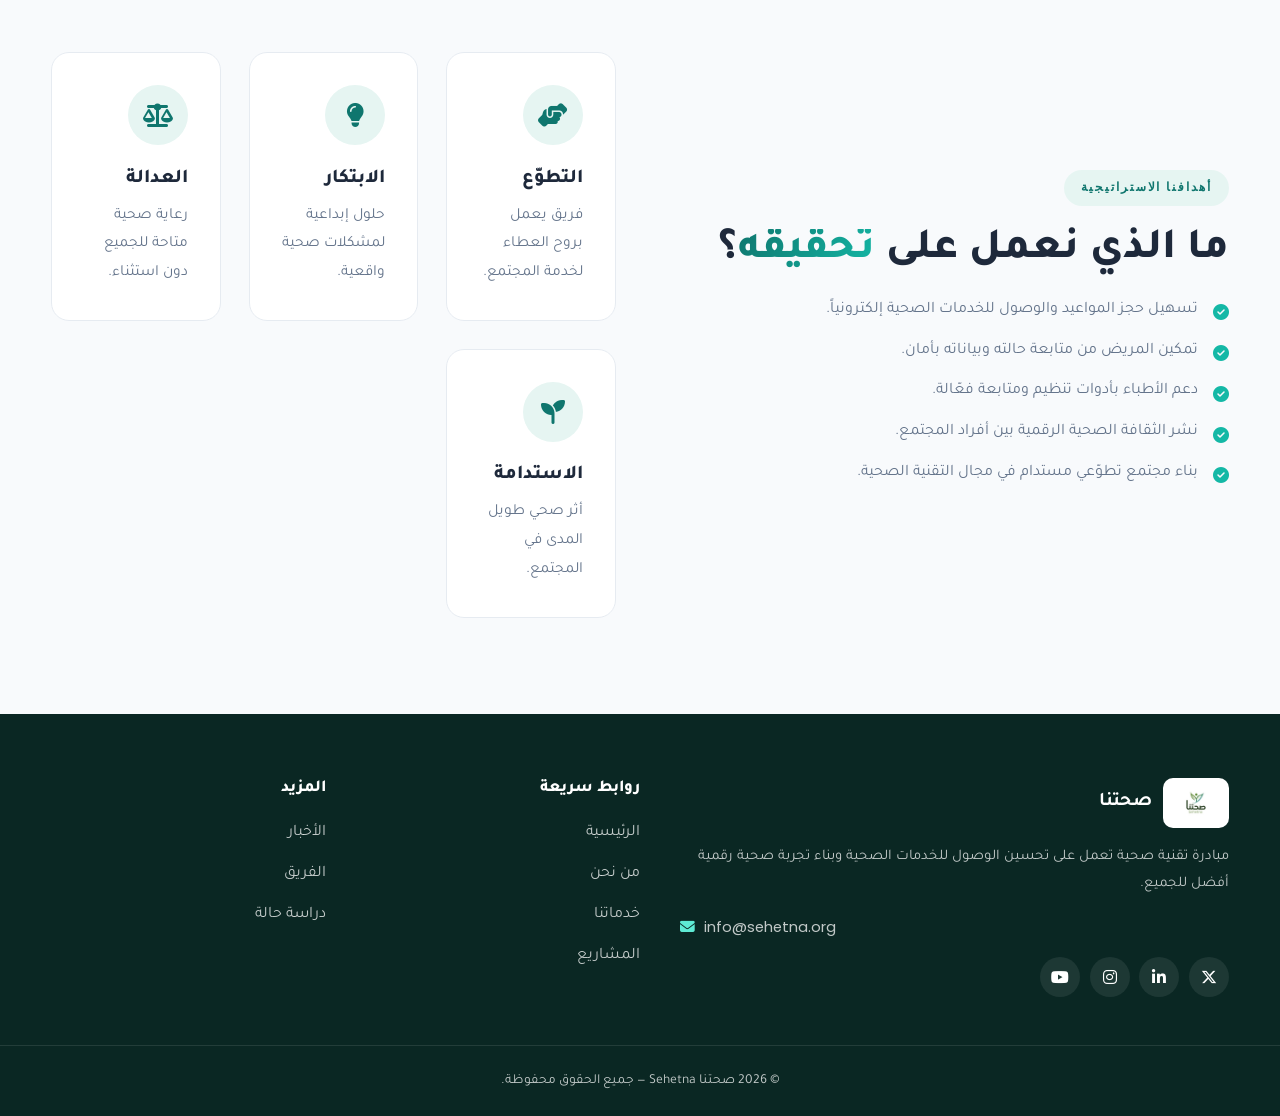
==== commit eab701b4: "update the file structure of se7tna website" ====
--- a/about.html
+++ b/about.html
@@ -1,4 +1,4 @@
-<!DOCTYPE html>
+﻿<!DOCTYPE html>
 <html lang="ar" dir="rtl">
   <head>
     <meta charset="UTF-8" />
@@ -33,7 +33,8 @@
       href="https://cdnjs.cloudflare.com/ajax/libs/font-awesome/6.5.2/css/all.min.css"
       referrerpolicy="no-referrer"
     />
-    <link rel="stylesheet" href="assets/css/style.css" />
+    <link rel="stylesheet" href="assets/css/common.css" />
+    <link rel="stylesheet" href="assets/css/about.css" />
   </head>
 
   <body>
--- a/assets/css/common.css
+++ b/assets/css/common.css
@@ -0,0 +1,839 @@
+﻿/* =============================================================
+   صحتنا | Sehetna — Common / shared styles
+   Used on every page (tokens, base, layout, chrome)
+   ============================================================= */
+/* -------------------------------------------------------------
+   1. Design tokens
+   ------------------------------------------------------------- */
+:root {
+  /* Brand colors */
+  --primary: #0f766e;
+  --primary-dark: #0b544e;
+  --primary-tint: #e6f5f2;
+  --secondary: #14b8a6;
+  --secondary-tint: #d5f5ef;
+  --accent: #5eead4;
+  --mint: #f0fdfa;
+
+  /* Specialty accents (team) */
+  --c-doctor: #0f766e;
+  --c-pharma: #16a34a;
+  --c-nurse: #db2777;
+  --c-nutrition: #d97706;
+  --c-physio: #2563eb;
+  --c-lab: #7c3aed;
+  --c-dentist: #0891b2;
+  --c-coord: #475569;
+
+  /* Neutrals */
+  --bg: #f8fafc;
+  --bg-alt: #ffffff;
+  --bg-soft: #f1f7f6;
+  --bg-deep: #0a2723;
+  --text: #1e293b;
+  --text-muted: #64748b;
+  --border: #e6ebf1;
+
+  /* Effects */
+  --shadow-sm: 0 2px 8px rgba(15, 23, 42, 0.05);
+  --shadow: 0 10px 34px rgba(15, 23, 42, 0.08);
+  --shadow-lg: 0 24px 60px rgba(15, 23, 42, 0.14);
+  --shadow-primary: 0 14px 32px rgba(15, 118, 110, 0.3);
+
+  /* Shape */
+  --radius-sm: 12px;
+  --radius: 18px;
+  --radius-lg: 28px;
+  --radius-pill: 999px;
+
+  /* Motion */
+  --transition: 0.3s cubic-bezier(0.4, 0, 0.2, 1);
+
+  /* Layout */
+  --header-h: 78px;
+  --container: 1200px;
+
+  /* Fonts */
+  --font: "Tajawal", "Segoe UI", system-ui, sans-serif;
+  --font-en: "Poppins", "Segoe UI", sans-serif;
+}
+
+/* -------------------------------------------------------------
+   2. Base / reset
+   ------------------------------------------------------------- */
+*,
+*::before,
+*::after {
+  box-sizing: border-box;
+  margin: 0;
+  padding: 0;
+}
+
+html {
+  scroll-behavior: smooth;
+  scroll-padding-top: var(--header-h);
+}
+
+body {
+  font-family: var(--font);
+  color: var(--text);
+  background: var(--bg);
+  line-height: 1.85;
+  overflow-x: hidden;
+  -webkit-font-smoothing: antialiased;
+}
+
+img {
+  max-width: 100%;
+  display: block;
+}
+
+a {
+  color: inherit;
+  text-decoration: none;
+  transition: color var(--transition);
+}
+
+ul {
+  list-style: none;
+}
+
+h1,
+h2,
+h3,
+h4 {
+  line-height: 1.35;
+  color: var(--text);
+  font-weight: 800;
+}
+
+section {
+  position: relative;
+}
+
+a:focus-visible,
+button:focus-visible,
+input:focus-visible,
+textarea:focus-visible {
+  outline: 3px solid var(--secondary);
+  outline-offset: 2px;
+  border-radius: 4px;
+}
+
+.skip-link {
+  position: absolute;
+  right: -999px;
+  top: 8px;
+  z-index: 2000;
+  background: var(--primary);
+  color: #fff;
+  padding: 0.6rem 1.2rem;
+  border-radius: var(--radius-sm);
+}
+
+.skip-link:focus {
+  right: 8px;
+}
+
+/* -------------------------------------------------------------
+   3. Layout helpers
+   ------------------------------------------------------------- */
+.container {
+  width: min(var(--container), 92%);
+  margin-inline: auto;
+}
+
+.section {
+  padding: 6rem 0;
+}
+
+.section--tight {
+  padding: 4rem 0;
+}
+
+.section--soft {
+  background: var(--bg-soft);
+}
+
+.section__head {
+  text-align: center;
+  max-width: 700px;
+  margin: 0 auto 3.5rem;
+}
+
+.eyebrow {
+  display: inline-flex;
+  align-items: center;
+  gap: 0.5rem;
+  font-family: var(--font-en);
+  font-size: 0.76rem;
+  font-weight: 600;
+  letter-spacing: 0.16em;
+  text-transform: uppercase;
+  color: var(--primary);
+  background: var(--primary-tint);
+  padding: 0.42rem 1.05rem;
+  border-radius: var(--radius-pill);
+  margin-bottom: 1rem;
+}
+
+.section__title {
+  font-size: clamp(1.85rem, 4vw, 2.7rem);
+  color: var(--text);
+  margin-bottom: 1rem;
+}
+
+.section__desc {
+  color: var(--text-muted);
+  font-size: 1.08rem;
+}
+
+.text-gradient {
+  background: linear-gradient(120deg, var(--primary), var(--secondary));
+  -webkit-background-clip: text;
+  background-clip: text;
+  -webkit-text-fill-color: transparent;
+}
+
+/* -------------------------------------------------------------
+   4. Buttons
+   ------------------------------------------------------------- */
+.btn {
+  display: inline-flex;
+  align-items: center;
+  justify-content: center;
+  gap: 0.6rem;
+  padding: 0.9rem 1.9rem;
+  font-family: var(--font);
+  font-size: 1rem;
+  font-weight: 700;
+  border: 2px solid transparent;
+  border-radius: var(--radius-pill);
+  cursor: pointer;
+  transition: transform var(--transition), box-shadow var(--transition),
+    background var(--transition), color var(--transition);
+}
+
+.btn i {
+  font-size: 0.95em;
+}
+
+.btn--primary {
+  background: linear-gradient(120deg, var(--primary), var(--secondary));
+  color: #fff;
+  box-shadow: var(--shadow-primary);
+}
+
+.btn--primary:hover {
+  transform: translateY(-3px);
+  box-shadow: 0 18px 40px rgba(15, 118, 110, 0.38);
+}
+
+.btn--outline {
+  border-color: var(--border);
+  color: var(--primary);
+  background: #fff;
+}
+
+.btn--outline:hover {
+  border-color: var(--primary);
+  transform: translateY(-3px);
+  box-shadow: var(--shadow-sm);
+}
+
+.btn--light {
+  background: #fff;
+  color: var(--primary);
+}
+
+.btn--light:hover {
+  transform: translateY(-3px);
+  box-shadow: var(--shadow-lg);
+}
+
+.btn--ghost {
+  color: var(--primary);
+  padding-inline: 0.4rem;
+  font-weight: 700;
+}
+
+.btn--ghost:hover {
+  gap: 0.9rem;
+  color: var(--primary-dark);
+}
+
+.btn--full {
+  width: 100%;
+}
+
+/* -------------------------------------------------------------
+   5. Header / navbar  (underline navigation)
+   ------------------------------------------------------------- */
+.header {
+  position: fixed;
+  inset: 0 0 auto 0;
+  height: var(--header-h);
+  z-index: 1000;
+  background: rgba(248, 250, 252, 0.72);
+  backdrop-filter: blur(16px);
+  -webkit-backdrop-filter: blur(16px);
+  transition: background var(--transition), box-shadow var(--transition);
+}
+
+.header.scrolled {
+  background: rgba(255, 255, 255, 0.95);
+  box-shadow: 0 6px 24px rgba(15, 23, 42, 0.07);
+}
+
+.nav {
+  height: 100%;
+  display: flex;
+  align-items: center;
+  justify-content: space-between;
+}
+
+.nav__brand {
+  display: flex;
+  align-items: center;
+  gap: 0.7rem;
+  font-weight: 800;
+}
+
+.nav__brand img {
+  height: 48px;
+  width: auto;
+}
+
+.nav__brand-text {
+  display: flex;
+  flex-direction: column;
+  line-height: 1.1;
+}
+
+.nav__brand-text b {
+  font-size: 1.2rem;
+  color: var(--primary);
+}
+
+.nav__brand-text span {
+  font-family: var(--font-en);
+  font-size: 0.68rem;
+  letter-spacing: 0.24em;
+  color: var(--text-muted);
+  text-transform: uppercase;
+}
+
+.nav__menu {
+  display: flex;
+  align-items: center;
+  gap: 0.3rem;
+}
+
+.nav__link {
+  position: relative;
+  padding: 0.5rem 0.95rem;
+  font-weight: 600;
+  color: var(--text-muted);
+}
+
+.nav__link::after {
+  content: "";
+  position: absolute;
+  right: 0.95rem;
+  left: 0.95rem;
+  bottom: 0.15rem;
+  height: 3px;
+  border-radius: 3px;
+  background: linear-gradient(90deg, var(--primary), var(--secondary));
+  transform: scaleX(0);
+  transform-origin: right;
+  transition: transform var(--transition);
+}
+
+.nav__link:hover,
+.nav__link.active {
+  color: var(--primary);
+}
+
+.nav__link:hover::after,
+.nav__link.active::after {
+  transform: scaleX(1);
+}
+
+.nav__actions {
+  display: flex;
+  align-items: center;
+  gap: 0.75rem;
+}
+
+.nav__toggle {
+  display: none;
+  width: 46px;
+  height: 46px;
+  align-items: center;
+  justify-content: center;
+  background: var(--primary-tint);
+  border: none;
+  border-radius: var(--radius-sm);
+  color: var(--primary);
+  font-size: 1.2rem;
+  cursor: pointer;
+}
+
+
+/* -------------------------------------------------------------
+   7. Cards & grids  (top accent bar on hover)
+   ------------------------------------------------------------- */
+.grid {
+  display: grid;
+  gap: 1.75rem;
+}
+
+.grid--2 {
+  grid-template-columns: repeat(3, 1fr);
+}
+
+.grid--3 {
+  grid-template-columns: repeat(3, 1fr);
+}
+
+.grid--4 {
+  grid-template-columns: repeat(4, 1fr);
+}
+
+.card {
+  position: relative;
+  background: var(--bg-alt);
+  border: 1px solid var(--border);
+  border-radius: var(--radius);
+  padding: 2rem;
+  transition: transform var(--transition), box-shadow var(--transition),
+    border-color var(--transition);
+  overflow: hidden;
+}
+
+.card::before {
+  content: "";
+  position: absolute;
+  inset: 0 0 auto 0;
+  height: 4px;
+  background: linear-gradient(90deg, var(--primary), var(--secondary));
+  transform: scaleX(0);
+  transform-origin: right;
+  transition: transform var(--transition);
+}
+
+.card:hover {
+  transform: translateY(-8px);
+  box-shadow: var(--shadow);
+  border-color: transparent;
+}
+
+.card:hover::before {
+  transform: scaleX(1);
+}
+
+.card__icon {
+  width: 60px;
+  height: 60px;
+  display: flex;
+  align-items: center;
+  justify-content: center;
+  font-size: 1.5rem;
+  color: var(--primary);
+  background: var(--primary-tint);
+  border-radius: 50%;
+  margin-bottom: 1.3rem;
+  transition: background var(--transition), color var(--transition);
+}
+
+.card:hover .card__icon {
+  background: linear-gradient(135deg, var(--primary), var(--secondary));
+  color: #fff;
+}
+
+.card__title {
+  font-size: 1.22rem;
+  margin-bottom: 0.6rem;
+}
+
+.card__text {
+  color: var(--text-muted);
+  font-size: 0.97rem;
+}
+
+.check-list li {
+  position: relative;
+  padding-right: 1.9rem;
+  margin-bottom: 0.7rem;
+  color: var(--text-muted);
+}
+
+.check-list li::before {
+  content: "\f058";
+  font-family: "Font Awesome 6 Free";
+  font-weight: 900;
+  position: absolute;
+  right: 0;
+  top: 0.15rem;
+  color: var(--secondary);
+}
+
+.split {
+  display: grid;
+  grid-template-columns: 1fr 1fr;
+  gap: 3rem;
+  align-items: center;
+}
+
+
+/* -------------------------------------------------------------
+   13. Page hero (inner pages, angled bottom)
+   ------------------------------------------------------------- */
+.page-hero {
+  text-align: center;
+  padding-top: calc(var(--header-h) + 4rem);
+  padding-bottom: 5.5rem;
+  background: radial-gradient(
+      ellipse 55% 60% at 50% 0%,
+      var(--secondary-tint),
+      transparent 60%
+    ),
+    radial-gradient(circle at 85% 20%, var(--primary-tint), transparent 45%),
+    var(--bg);
+  clip-path: polygon(0 0, 100% 0, 100% 86%, 0 100%);
+}
+
+.page-hero h1 {
+  font-size: clamp(2rem, 5vw, 3rem);
+  margin-bottom: 0.8rem;
+}
+
+.page-hero p {
+  color: var(--text-muted);
+  max-width: 640px;
+  margin: 0 auto;
+  font-size: 1.08rem;
+}
+
+.breadcrumb {
+  display: flex;
+  justify-content: center;
+  gap: 0.5rem;
+  margin-top: 1.2rem;
+  font-size: 0.9rem;
+  color: var(--text-muted);
+}
+
+.breadcrumb a:hover {
+  color: var(--primary);
+}
+
+.breadcrumb .sep {
+  color: var(--border);
+}
+
+
+/* -------------------------------------------------------------
+   17. CTA band
+   ------------------------------------------------------------- */
+.cta {
+  padding: 5rem 0;
+}
+
+.cta__inner {
+  background: linear-gradient(120deg, var(--primary), var(--secondary));
+  border-radius: var(--radius-lg);
+  padding: 3.5rem 2rem;
+  text-align: center;
+  color: #fff;
+  box-shadow: var(--shadow-primary);
+  position: relative;
+  overflow: hidden;
+}
+
+.cta__inner::before,
+.cta__inner::after {
+  content: "";
+  position: absolute;
+  border-radius: 50%;
+  background: rgba(255, 255, 255, 0.12);
+}
+
+.cta__inner::before {
+  width: 220px;
+  height: 220px;
+  top: -80px;
+  right: -40px;
+}
+
+.cta__inner::after {
+  width: 160px;
+  height: 160px;
+  bottom: -70px;
+  left: -30px;
+}
+
+.cta__inner h2 {
+  color: #fff;
+  font-size: clamp(1.6rem, 3.5vw, 2.4rem);
+  margin-bottom: 0.8rem;
+  position: relative;
+}
+
+.cta__inner p {
+  opacity: 0.92;
+  max-width: 560px;
+  margin: 0 auto 2rem;
+  position: relative;
+}
+
+.cta__inner .btn {
+  position: relative;
+}
+
+/* -------------------------------------------------------------
+   18. Footer
+   ------------------------------------------------------------- */
+.footer {
+  background: var(--bg-deep);
+  color: rgba(255, 255, 255, 0.75);
+  padding-top: 4rem;
+}
+
+.footer__grid {
+  display: grid;
+  grid-template-columns: 2fr 1fr 1fr;
+  gap: 2.5rem;
+  padding-bottom: 3rem;
+}
+
+.footer__brand {
+  display: flex;
+  align-items: center;
+  gap: 0.7rem;
+  margin-bottom: 1rem;
+}
+
+.footer__brand img {
+  height: 50px;
+  background: #fff;
+  padding: 4px;
+  border-radius: 10px;
+}
+
+.footer__brand b {
+  color: #fff;
+  font-size: 1.2rem;
+}
+
+.footer__col h4 {
+  color: #fff;
+  font-size: 1.05rem;
+  margin-bottom: 1.2rem;
+}
+
+.footer__col ul li {
+  margin-bottom: 0.7rem;
+}
+
+.footer__col ul a:hover {
+  color: var(--accent);
+  padding-right: 0.3rem;
+}
+
+.footer__col p {
+  font-size: 0.92rem;
+}
+
+.footer__contact {
+  display: flex;
+  align-items: center;
+  gap: 0.55rem;
+  margin-top: 1rem;
+  font-family: var(--font-en);
+  font-size: 0.95rem;
+  direction: ltr;
+  justify-content: flex-start;
+}
+
+.footer__contact i {
+  color: var(--accent);
+}
+
+.footer__contact a:hover {
+  color: var(--accent);
+}
+
+.footer__socials {
+  display: flex;
+  gap: 0.6rem;
+  margin-top: 1rem;
+}
+
+.footer__socials a {
+  width: 40px;
+  height: 40px;
+  display: flex;
+  align-items: center;
+  justify-content: center;
+  border-radius: 50%;
+  background: rgba(255, 255, 255, 0.08);
+  color: #fff;
+  transition: all var(--transition);
+}
+
+.footer__socials a:hover {
+  background: var(--secondary);
+  transform: translateY(-3px);
+}
+
+.footer__bottom {
+  border-top: 1px solid rgba(255, 255, 255, 0.1);
+  padding: 1.4rem 0;
+  text-align: center;
+  font-size: 0.86rem;
+}
+
+
+/* -------------------------------------------------------------
+   19. Back to top
+   ------------------------------------------------------------- */
+.to-top {
+  position: fixed;
+  bottom: 1.6rem;
+  left: 1.6rem;
+  width: 48px;
+  height: 48px;
+  display: flex;
+  align-items: center;
+  justify-content: center;
+  border: none;
+  border-radius: 50%;
+  background: linear-gradient(135deg, var(--primary), var(--secondary));
+  color: #fff;
+  font-size: 1.1rem;
+  cursor: pointer;
+  box-shadow: var(--shadow-primary);
+  opacity: 0;
+  visibility: hidden;
+  transform: translateY(20px);
+  transition: all var(--transition);
+  z-index: 900;
+}
+
+.to-top.show {
+  opacity: 1;
+  visibility: visible;
+  transform: translateY(0);
+}
+
+/* -------------------------------------------------------------
+   20. Scroll reveal
+   ------------------------------------------------------------- */
+.reveal {
+  opacity: 0;
+  transform: translateY(28px);
+  transition: opacity 0.7s ease, transform 0.7s ease;
+}
+
+.reveal.visible {
+  opacity: 1;
+  transform: translateY(0);
+}
+
+
+/* -------------------------------------------------------------
+   Responsive (shared)
+   ------------------------------------------------------------- */
+@media (max-width: 992px) {
+  .split {
+    grid-template-columns: 1fr;
+  }
+
+  .grid--4 {
+    grid-template-columns: repeat(2, 1fr);
+  }
+
+  .footer__grid {
+    grid-template-columns: 1fr 1fr;
+  }
+}
+
+@media (max-width: 768px) {
+  .section {
+    padding: 4rem 0;
+  }
+
+  .page-hero {
+    clip-path: polygon(0 0, 100% 0, 100% 92%, 0 100%);
+  }
+
+  .nav__toggle {
+    display: flex;
+  }
+
+  .nav__menu {
+    position: fixed;
+    inset: var(--header-h) 0 auto 0;
+    flex-direction: column;
+    align-items: stretch;
+    gap: 0;
+    background: #fff;
+    padding: 1rem;
+    border-bottom: 1px solid var(--border);
+    box-shadow: var(--shadow);
+    transform: translateY(-120%);
+    transition: transform var(--transition);
+  }
+
+  .nav__menu.open {
+    transform: translateY(0);
+  }
+
+  .nav__link {
+    padding: 0.9rem 1rem;
+    border-radius: var(--radius-sm);
+  }
+
+  .nav__link::after {
+    display: none;
+  }
+
+  .nav__link.active {
+    background: var(--primary-tint);
+  }
+
+  .nav__actions .btn {
+    display: none;
+  }
+
+  .grid--2,
+  .grid--3,
+  .grid--4 {
+    grid-template-columns: 1fr;
+  }
+
+  .footer__grid {
+    grid-template-columns: 1fr;
+    text-align: center;
+  }
+
+  .footer__brand,
+  .footer__socials {
+    justify-content: center;
+  }
+}
+
+@media (prefers-reduced-motion: reduce) {
+  * {
+    animation: none !important;
+    transition: none !important;
+    scroll-behavior: auto !important;
+  }
+
+  .reveal {
+    opacity: 1;
+    transform: none;
+  }
+}
--- a/assets/css/about.css
+++ b/assets/css/about.css
@@ -0,0 +1,204 @@
+﻿/* =============================================================
+   صحتنا | Sehetna — about.html
+   ============================================================= */
+
+/* Decorative floating blobs (also used in story visual) */
+.hero__blob {
+  position: absolute;
+  border-radius: 50%;
+  filter: blur(8px);
+  opacity: 0.4;
+  z-index: 1;
+}
+
+.hero__blob--1 {
+  width: 180px;
+  height: 180px;
+  background: var(--accent);
+  top: 20%;
+  right: 6%;
+  animation: float 7s ease-in-out infinite;
+}
+
+.hero__blob--2 {
+  width: 130px;
+  height: 130px;
+  background: var(--secondary);
+  bottom: 22%;
+  left: 8%;
+  animation: float 8s ease-in-out infinite reverse;
+}
+
+/* Story visual card */
+.hero__visual {
+  position: relative;
+  display: flex;
+  justify-content: center;
+}
+
+.hero__card {
+  position: relative;
+  width: 100%;
+  max-width: 420px;
+  padding: 2.5rem;
+  background: rgba(255, 255, 255, 0.7);
+  backdrop-filter: blur(18px);
+  -webkit-backdrop-filter: blur(18px);
+  border: 1px solid rgba(255, 255, 255, 0.8);
+  border-radius: var(--radius-lg);
+  box-shadow: var(--shadow-lg);
+  text-align: center;
+  z-index: 1;
+}
+
+.hero__card img {
+  width: min(220px, 68%);
+  margin: 0 auto 1rem;
+}
+
+.hero__card h3 {
+  color: var(--primary);
+  margin-bottom: 0.3rem;
+}
+
+.hero__card p {
+  color: var(--text-muted);
+  font-size: 0.95rem;
+}
+
+@keyframes float {
+  0%,
+  100% {
+    transform: translateY(0);
+  }
+  50% {
+    transform: translateY(-18px);
+  }
+}
+
+/* Vision / mission / goals cards */
+.vmg-card {
+  padding: 2rem;
+  border-radius: var(--radius);
+  background: var(--bg-alt);
+  border: 1px solid var(--border);
+  border-top: 4px solid var(--secondary);
+  transition: transform var(--transition), box-shadow var(--transition);
+}
+
+.vmg-card:hover {
+  transform: translateY(-6px);
+  box-shadow: var(--shadow);
+}
+
+.vmg-card i {
+  font-size: 1.7rem;
+  color: var(--primary);
+  margin-bottom: 0.8rem;
+}
+
+/* -------------------------------------------------------------
+   16. Contact
+   ------------------------------------------------------------- */
+.contact-grid {
+  display: grid;
+  grid-template-columns: 0.9fr 1.1fr;
+  gap: 3rem;
+  align-items: start;
+}
+
+.contact-info__item {
+  display: flex;
+  gap: 1rem;
+  align-items: flex-start;
+  margin-bottom: 1.6rem;
+}
+
+.contact-info__item .ic {
+  width: 48px;
+  height: 48px;
+  flex-shrink: 0;
+  display: flex;
+  align-items: center;
+  justify-content: center;
+  border-radius: var(--radius-sm);
+  background: var(--primary-tint);
+  color: var(--primary);
+  font-size: 1.1rem;
+}
+
+.contact-info__item b {
+  display: block;
+}
+
+.contact-info__item span {
+  color: var(--text-muted);
+  font-size: 0.95rem;
+}
+
+.form {
+  background: var(--bg-alt);
+  border: 1px solid var(--border);
+  border-radius: var(--radius);
+  padding: 2.2rem;
+  box-shadow: var(--shadow-sm);
+}
+
+.field {
+  margin-bottom: 1.25rem;
+}
+
+.field label {
+  display: block;
+  font-weight: 600;
+  font-size: 0.9rem;
+  margin-bottom: 0.5rem;
+}
+
+.field input,
+.field textarea {
+  width: 100%;
+  padding: 0.85rem 1rem;
+  font-family: var(--font);
+  font-size: 1rem;
+  color: var(--text);
+  background: var(--bg);
+  border: 1.5px solid var(--border);
+  border-radius: var(--radius-sm);
+  transition: border-color var(--transition), background var(--transition);
+  resize: vertical;
+}
+
+.field input:focus,
+.field textarea:focus {
+  border-color: var(--secondary);
+  background: #fff;
+  outline: none;
+}
+
+.field input::placeholder,
+.field textarea::placeholder {
+  color: #94a3b8;
+}
+
+.map-embed {
+  border-radius: var(--radius);
+  overflow: hidden;
+  border: 1px solid var(--border);
+  height: 100%;
+  min-height: 260px;
+}
+
+.map-embed iframe {
+  width: 100%;
+  height: 100%;
+  border: 0;
+  display: block;
+}
+
+/* Responsive — about */
+@media (max-width: 992px) {
+  .contact-grid {
+    grid-template-columns: 1fr;
+  }
+}
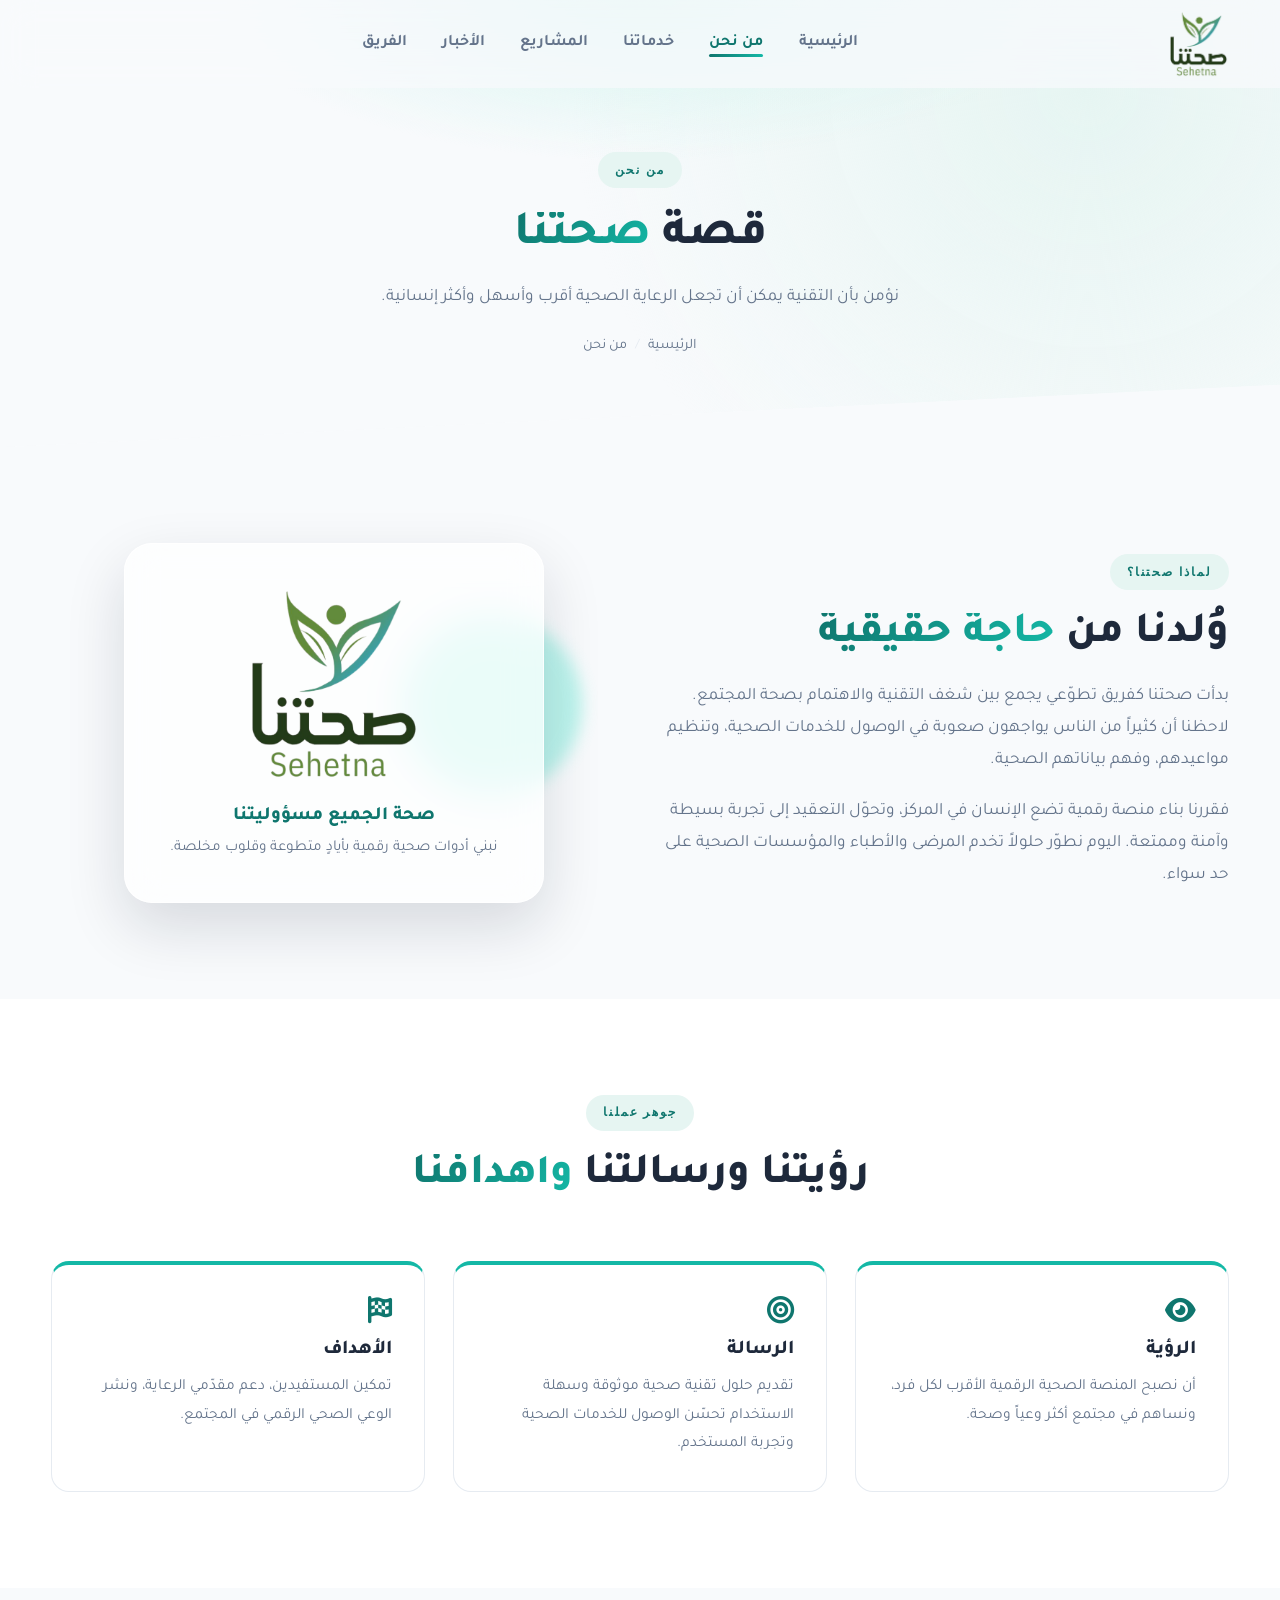
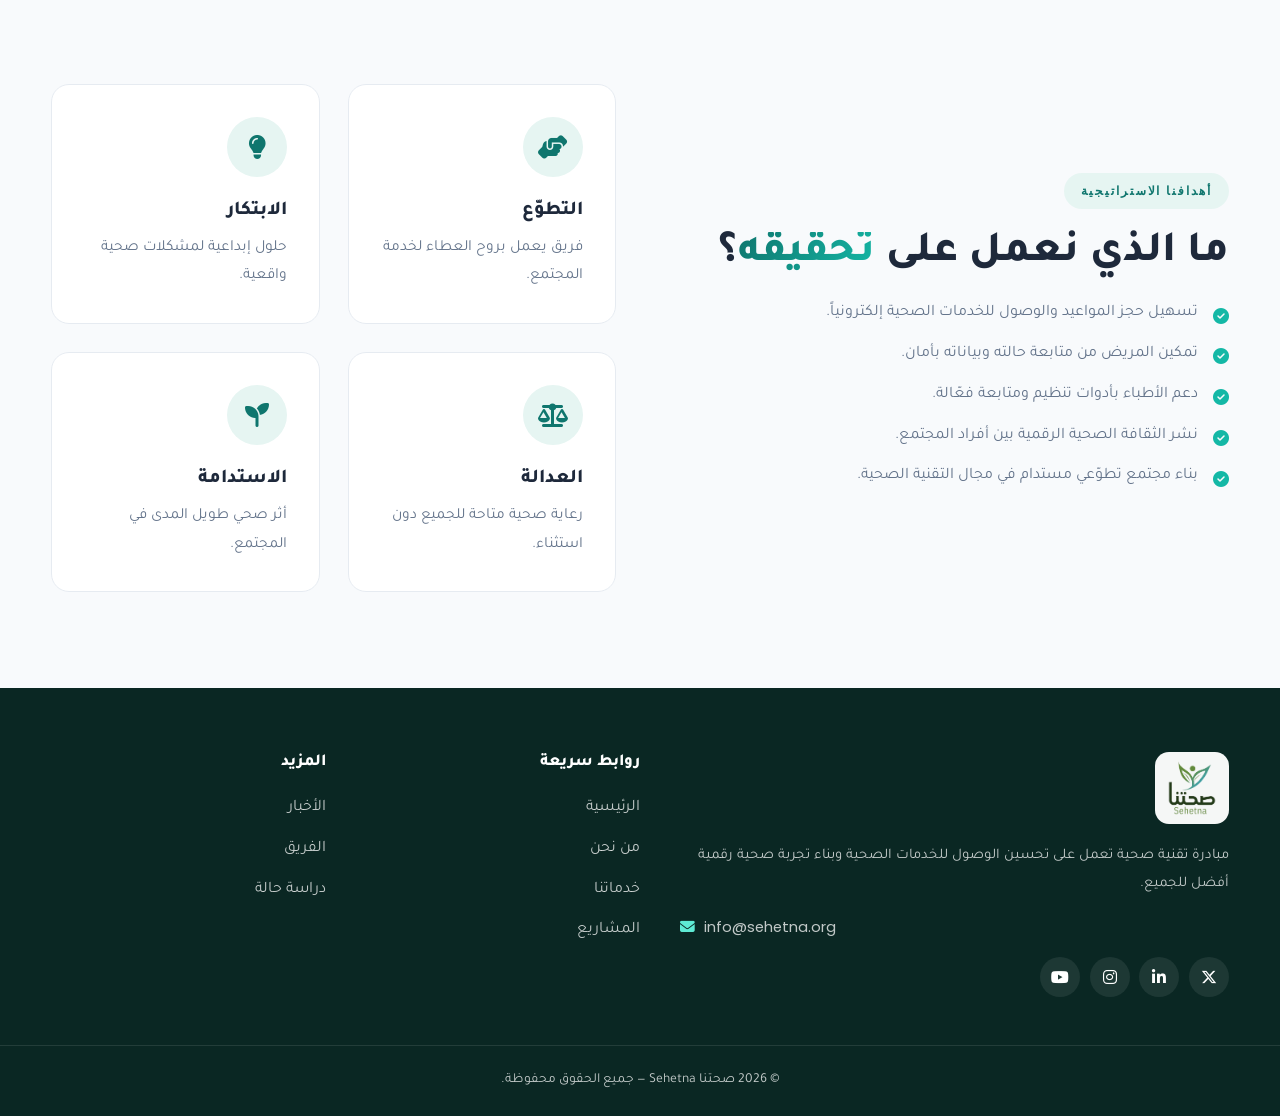
==== commit e347c46a: "update the Logo of se7tna" ====
--- a/about.html
+++ b/about.html
@@ -1,4 +1,4 @@
-﻿<!DOCTYPE html>
+<!DOCTYPE html>
 <html lang="ar" dir="rtl">
   <head>
     <meta charset="UTF-8" />
@@ -45,10 +45,6 @@
       <nav class="nav container" aria-label="التنقل الرئيسي">
         <a href="index.html" class="nav__brand" aria-label="صحتنا الصفحة الرئيسية">
           <img src="assets/images/logo.png" alt="شعار صحتنا" />
-          <span class="nav__brand-text">
-            <b>صحتنا</b>
-            <span>SEHETNA</span>
-          </span>
         </a>
         <ul class="nav__menu" id="navMenu">
           <li><a href="index.html" class="nav__link">الرئيسية</a></li>
@@ -203,7 +199,6 @@
           <div class="footer__col">
             <div class="footer__brand">
               <img src="assets/images/logo.png" alt="شعار صحتنا" />
-              <b>صحتنا</b>
             </div>
             <p>
               مبادرة تقنية صحية تعمل على تحسين الوصول للخدمات الصحية وبناء تجربة
--- a/assets/css/common.css
+++ b/assets/css/common.css
@@ -50,7 +50,7 @@
   --transition: 0.3s cubic-bezier(0.4, 0, 0.2, 1);
 
   /* Layout */
-  --header-h: 78px;
+  --header-h: 88px;
   --container: 1200px;
 
   /* Fonts */
@@ -295,32 +295,14 @@
 .nav__brand {
   display: flex;
   align-items: center;
-  gap: 0.7rem;
-  font-weight: 800;
+  flex-shrink: 0;
 }
 
 .nav__brand img {
-  height: 48px;
+  height: 68px;
   width: auto;
-}
-
-.nav__brand-text {
-  display: flex;
-  flex-direction: column;
-  line-height: 1.1;
-}
-
-.nav__brand-text b {
-  font-size: 1.2rem;
-  color: var(--primary);
-}
-
-.nav__brand-text span {
-  font-family: var(--font-en);
-  font-size: 0.68rem;
-  letter-spacing: 0.24em;
-  color: var(--text-muted);
-  text-transform: uppercase;
+  display: block;
+  object-fit: contain;
 }
 
 .nav__menu {
@@ -390,7 +372,7 @@
 }
 
 .grid--2 {
-  grid-template-columns: repeat(3, 1fr);
+  grid-template-columns: repeat(2, 1fr);
 }
 
 .grid--3 {
@@ -611,20 +593,17 @@
 .footer__brand {
   display: flex;
   align-items: center;
-  gap: 0.7rem;
-  margin-bottom: 1rem;
+  margin-bottom: 1.2rem;
 }
 
 .footer__brand img {
-  height: 50px;
-  background: #fff;
-  padding: 4px;
-  border-radius: 10px;
-}
-
-.footer__brand b {
-  color: #fff;
-  font-size: 1.2rem;
+  height: 72px;
+  width: auto;
+  display: block;
+  object-fit: contain;
+  background: rgba(255, 255, 255, 0.96);
+  padding: 0.5rem 0.75rem;
+  border-radius: 14px;
 }
 
 .footer__col h4 {
--- a/assets/css/about.css
+++ b/assets/css/about.css
@@ -52,8 +52,11 @@
 }
 
 .hero__card img {
-  width: min(220px, 68%);
-  margin: 0 auto 1rem;
+  height: clamp(140px, 28vw, 200px);
+  width: auto;
+  display: block;
+  margin: 0 auto 1.2rem;
+  object-fit: contain;
 }
 
 .hero__card h3 {
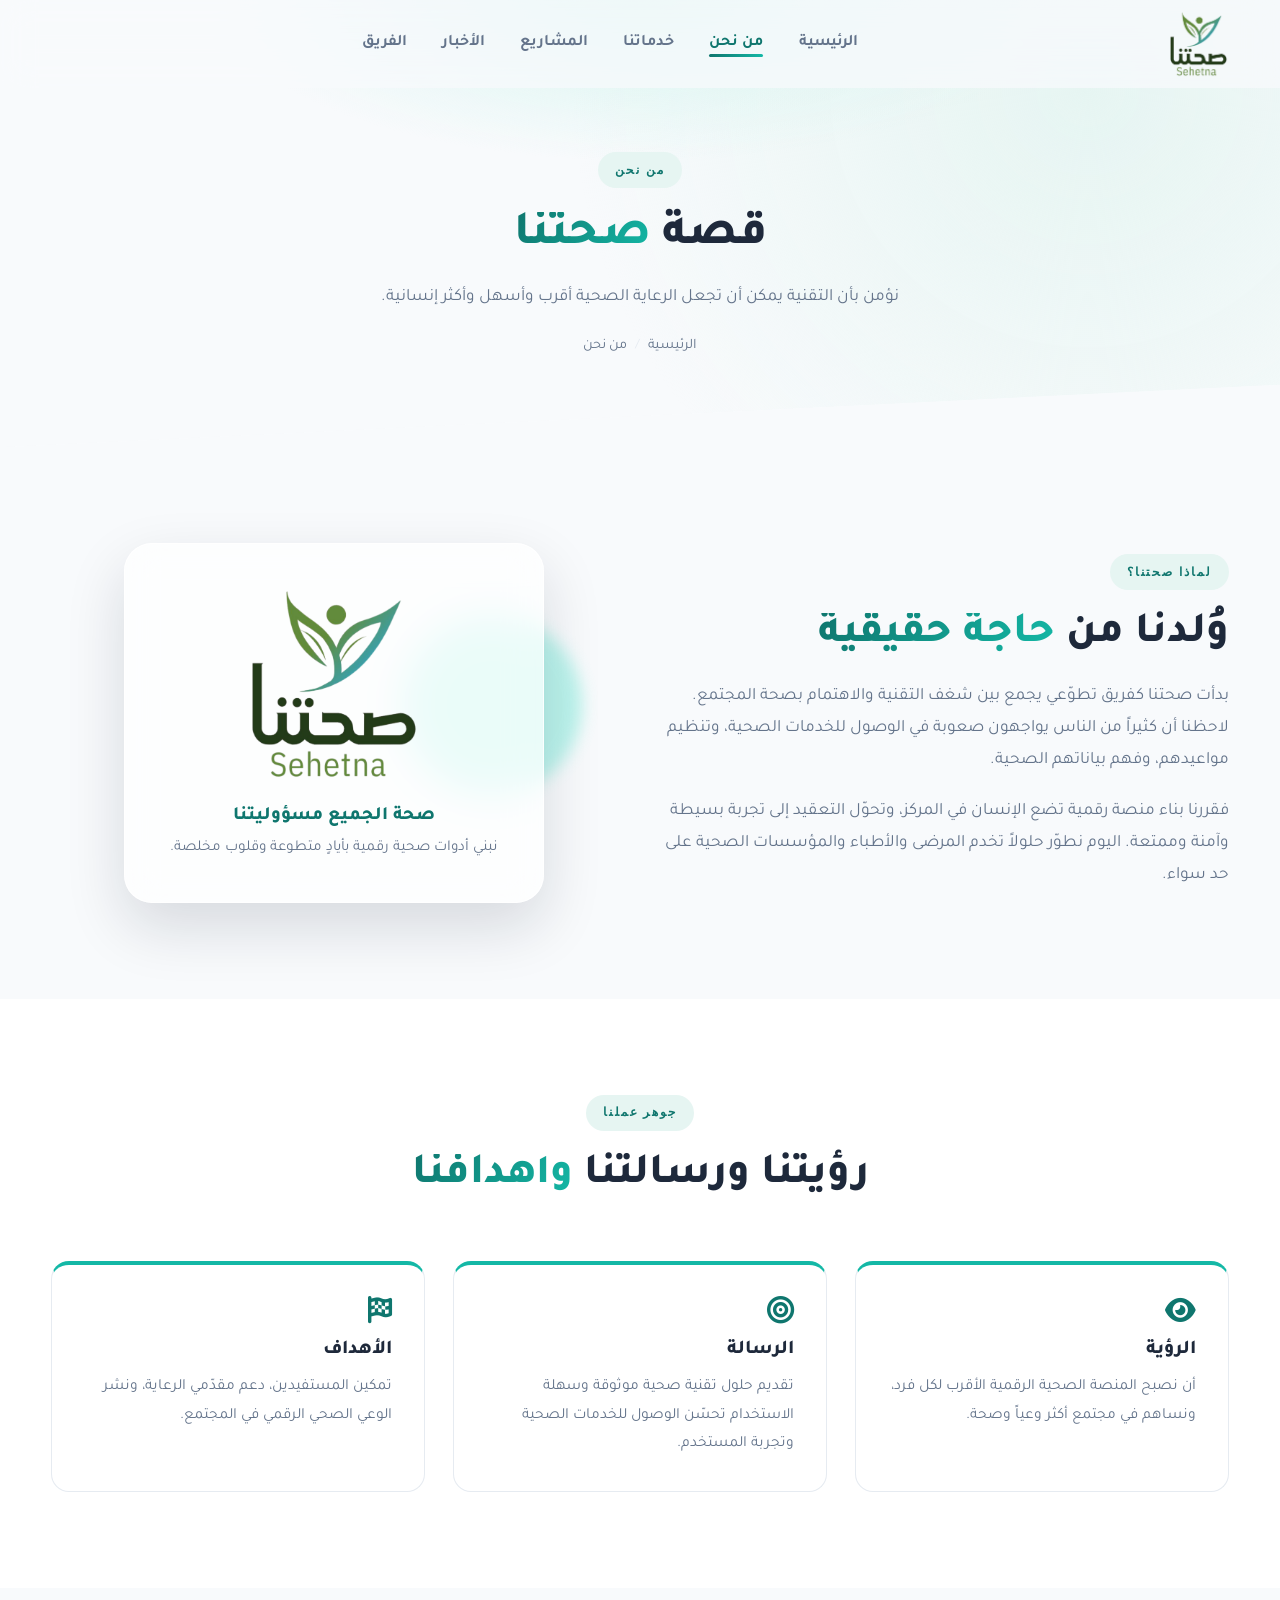
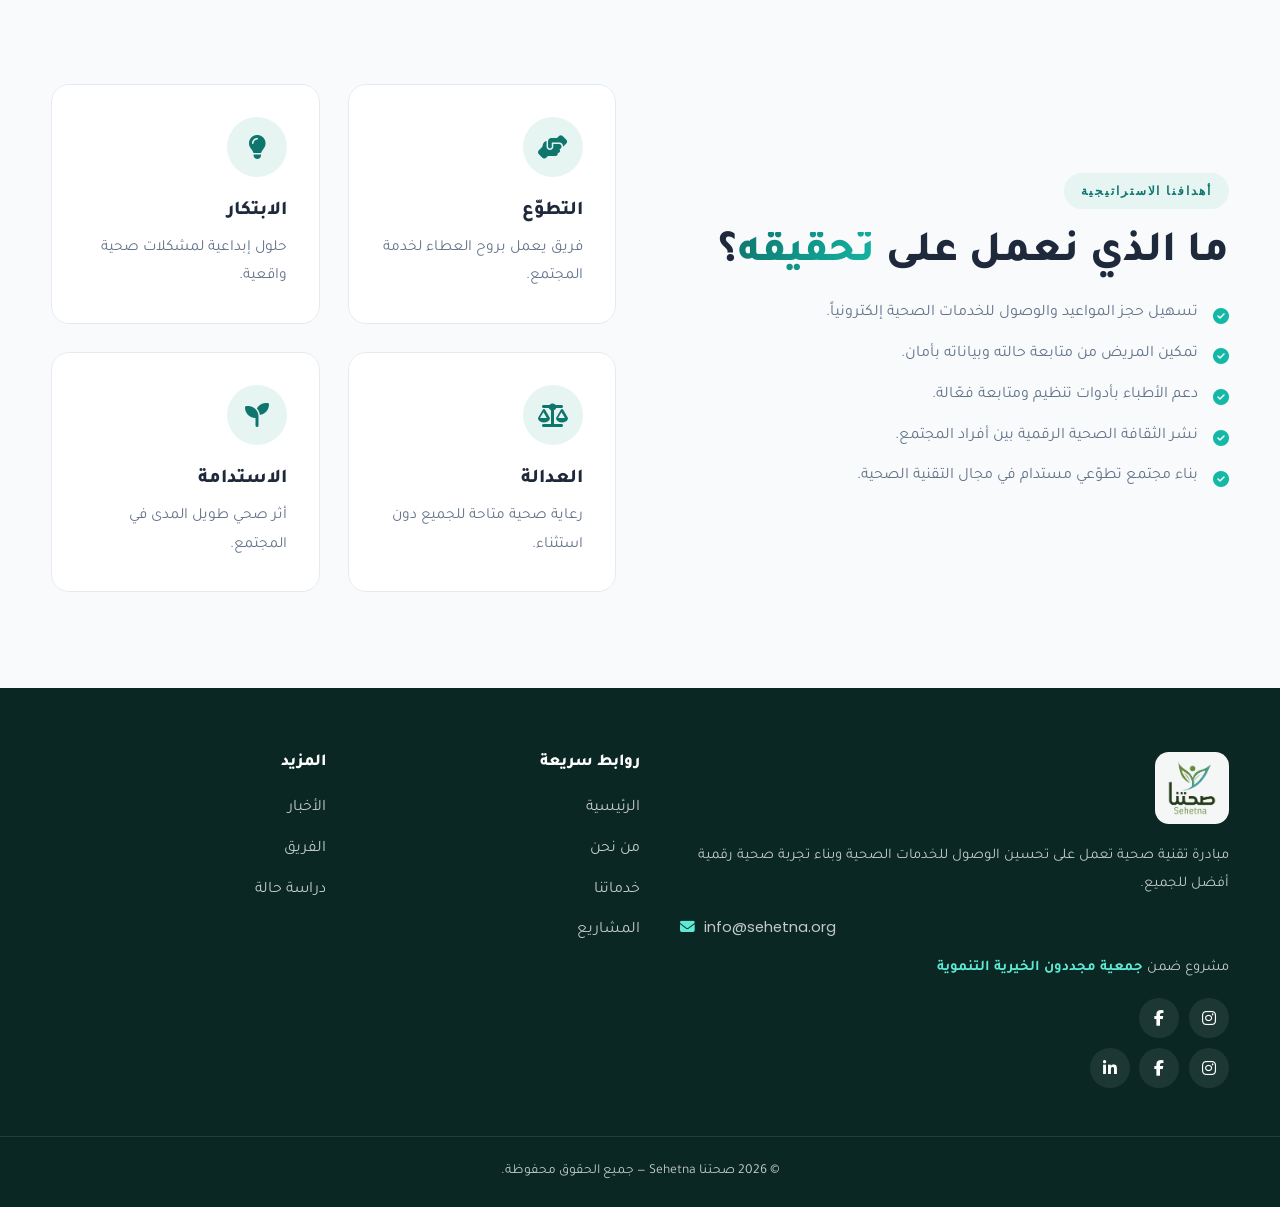
==== commit e1a19ae2: "update" ====
--- a/about.html
+++ b/about.html
@@ -208,11 +208,18 @@
               <i class="fa-solid fa-envelope"></i>
               <a href="mailto:info@sehetna.org">info@sehetna.org</a>
             </p>
-            <div class="footer__socials">
-              <a href="#" aria-label="تويتر / X"><i class="fa-brands fa-x-twitter"></i></a>
-              <a href="#" aria-label="لينكدإن"><i class="fa-brands fa-linkedin-in"></i></a>
-              <a href="#" aria-label="إنستغرام"><i class="fa-brands fa-instagram"></i></a>
-              <a href="#" aria-label="يوتيوب"><i class="fa-brands fa-youtube"></i></a>
+            <p class="footer__assoc">
+              مشروع ضمن
+              <a href="https://www.linkedin.com/company/mujaddidunjo/" target="_blank" rel="noopener noreferrer">جمعية مجددون الخيرية التنموية</a>
+            </p>
+            <div class="footer__socials" aria-label="حسابات صحتنا">
+              <a href="https://www.instagram.com/sehetna.mjo" target="_blank" rel="noopener noreferrer" aria-label="إنستغرام صحتنا" title="إنستغرام صحتنا"><i class="fa-brands fa-instagram"></i></a>
+              <a href="https://www.facebook.com/share/1G5tbaCBkS/" target="_blank" rel="noopener noreferrer" aria-label="فيسبوك صحتنا" title="فيسبوك صحتنا"><i class="fa-brands fa-facebook-f"></i></a>
+            </div>
+            <div class="footer__socials footer__socials--assoc" aria-label="حسابات مجددون">
+              <a href="https://www.instagram.com/mujaddidun.jo" target="_blank" rel="noopener noreferrer" aria-label="إنستغرام مجددون" title="إنستغرام مجددون"><i class="fa-brands fa-instagram"></i></a>
+              <a href="https://www.facebook.com/share/1KsnA6hLz5/" target="_blank" rel="noopener noreferrer" aria-label="فيسبوك مجددون" title="فيسبوك مجددون"><i class="fa-brands fa-facebook-f"></i></a>
+              <a href="https://www.linkedin.com/company/mujaddidunjo/" target="_blank" rel="noopener noreferrer" aria-label="لينكدإن مجددون" title="لينكدإن مجددون"><i class="fa-brands fa-linkedin-in"></i></a>
             </div>
           </div>
           <div class="footer__col">
--- a/assets/css/common.css
+++ b/assets/css/common.css
@@ -644,10 +644,29 @@
   color: var(--accent);
 }
 
+.footer__assoc {
+  margin-top: 0.85rem;
+  font-size: 0.88rem;
+  color: rgba(255, 255, 255, 0.75);
+}
+
+.footer__assoc a {
+  color: var(--accent);
+  font-weight: 600;
+}
+
+.footer__assoc a:hover {
+  text-decoration: underline;
+}
+
 .footer__socials {
   display: flex;
   gap: 0.6rem;
   margin-top: 1rem;
+}
+
+.footer__socials--assoc {
+  margin-top: 0.6rem;
 }
 
 .footer__socials a {
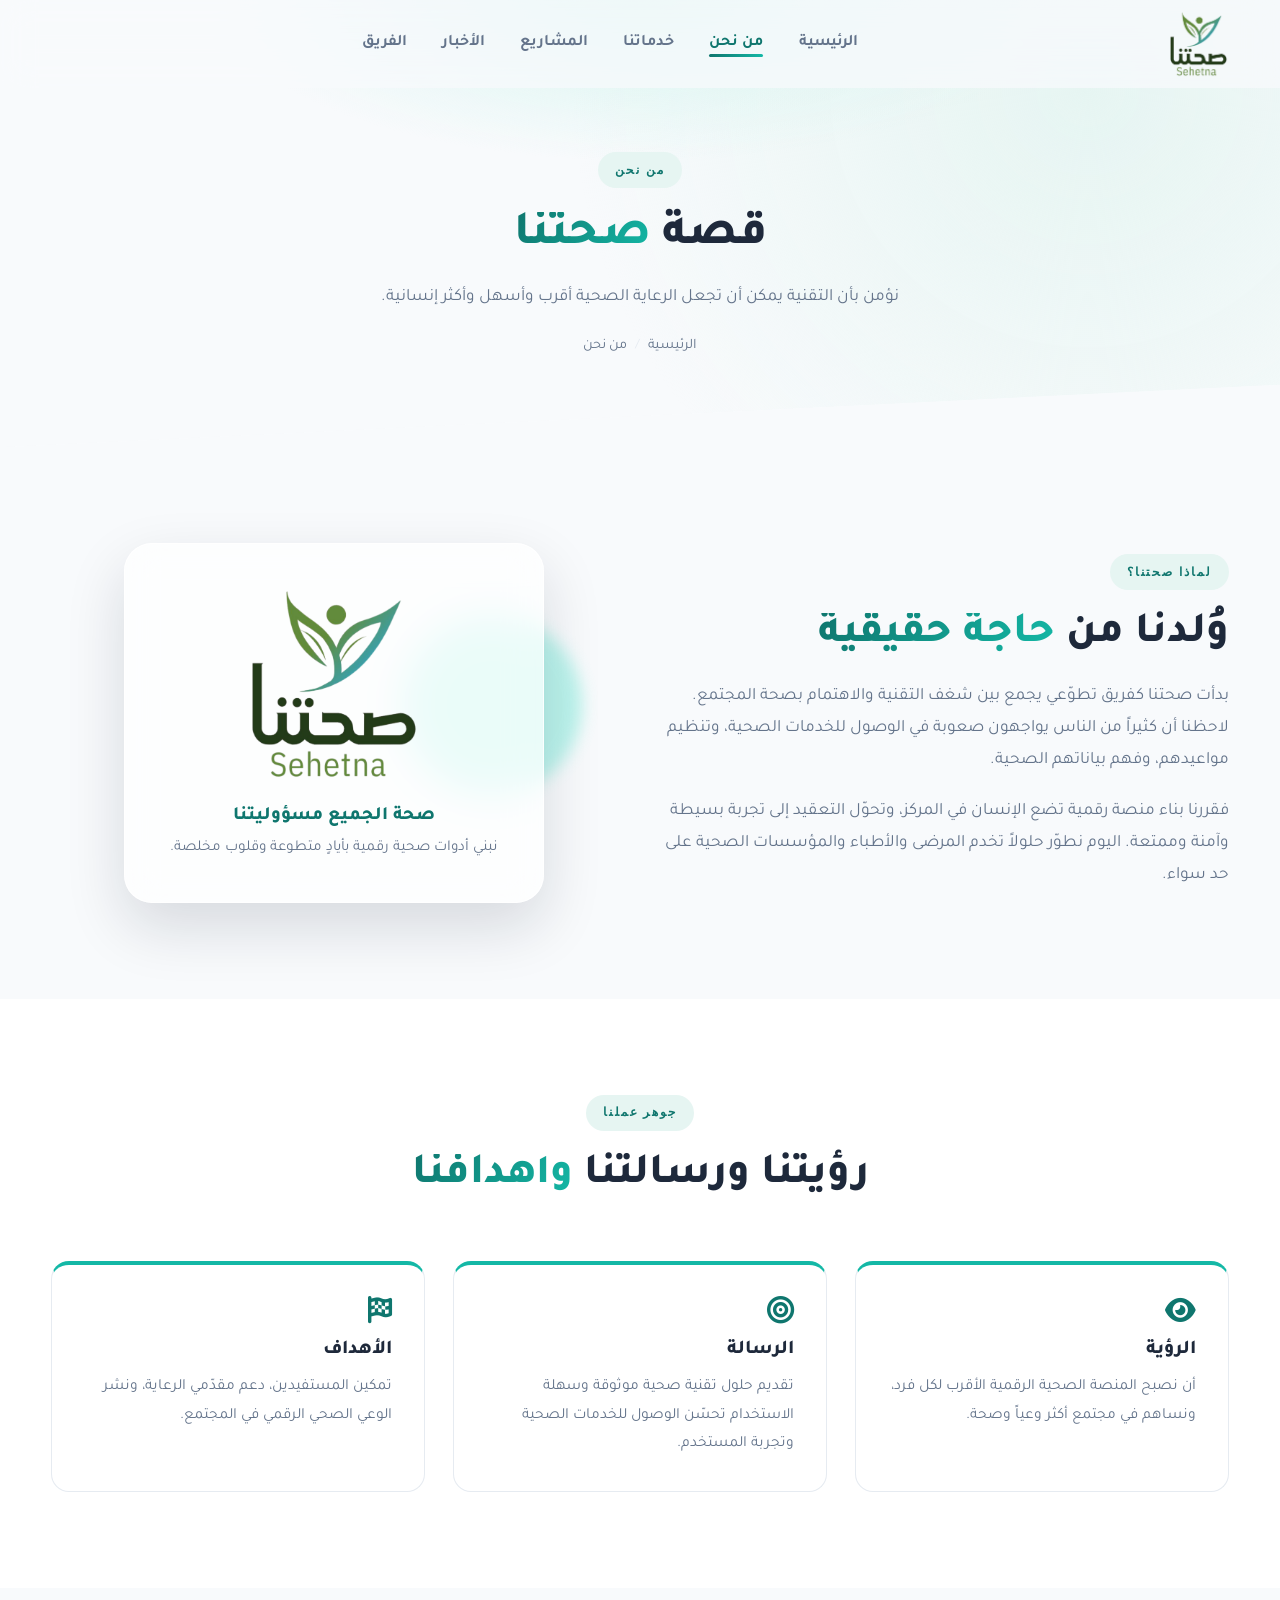
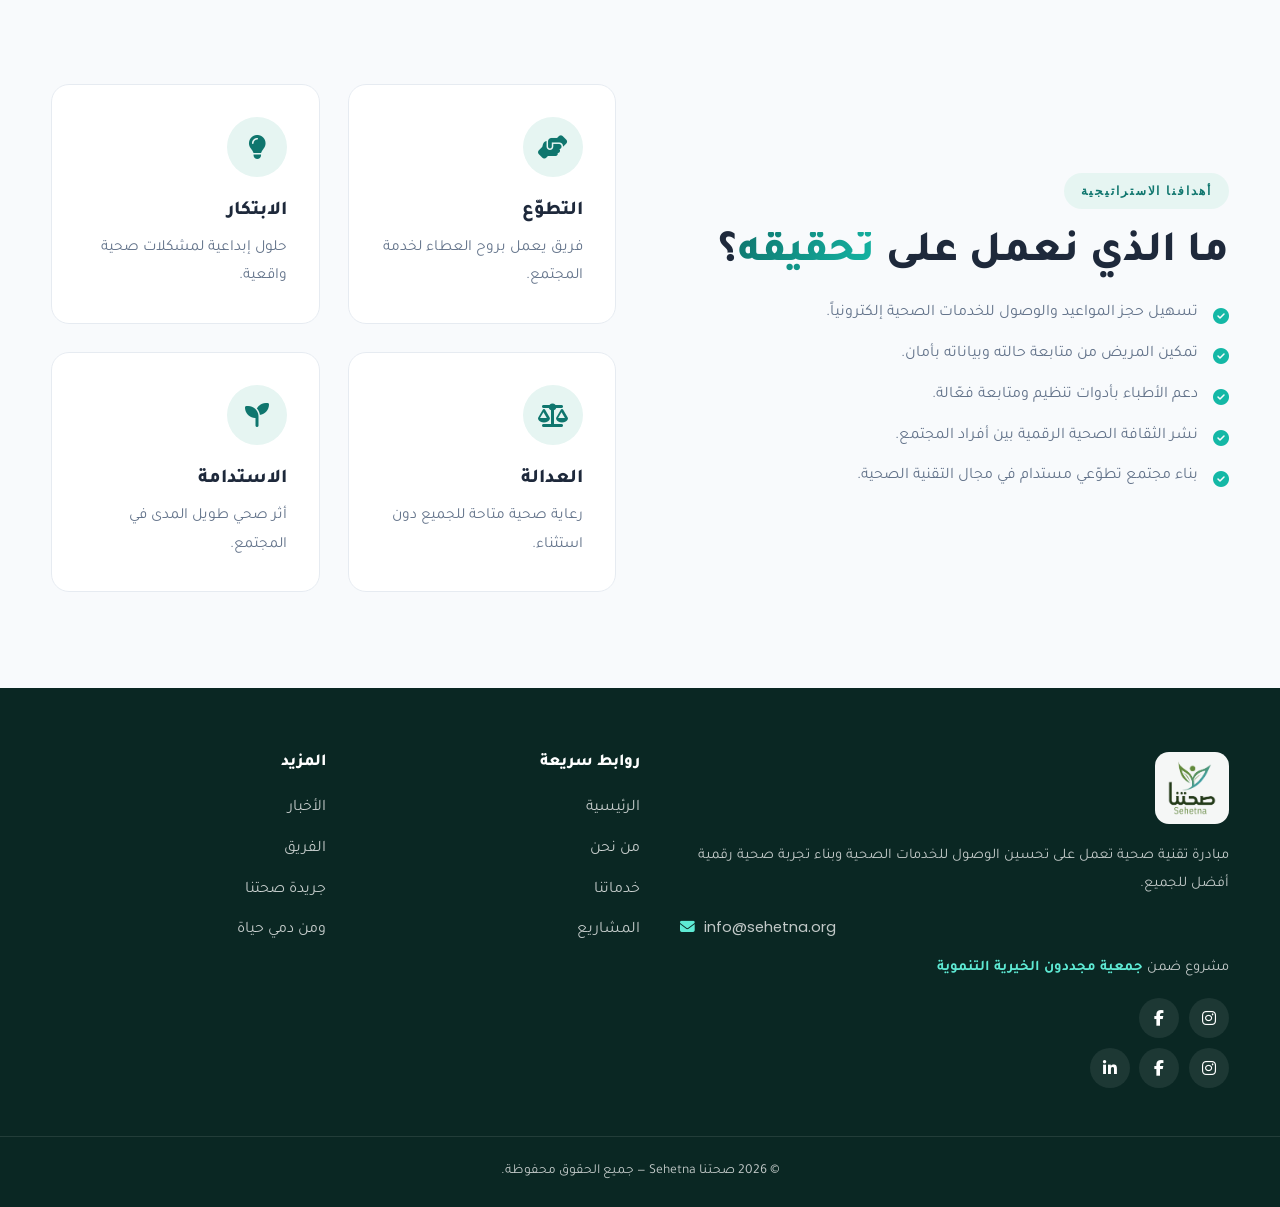
==== commit 24665812: "Update the website" ====
--- a/about.html
+++ b/about.html
@@ -236,7 +236,8 @@
             <ul>
               <li><a href="news.html">الأخبار</a></li>
               <li><a href="team.html">الفريق</a></li>
-              <li><a href="project-details.html">دراسة حالة</a></li>
+              <li><a href="project-details.html">جريدة صحتنا</a></li>
+              <li><a href="project-blood.html">ومن دمي حياة</a></li>
             </ul>
           </div>
         </div>
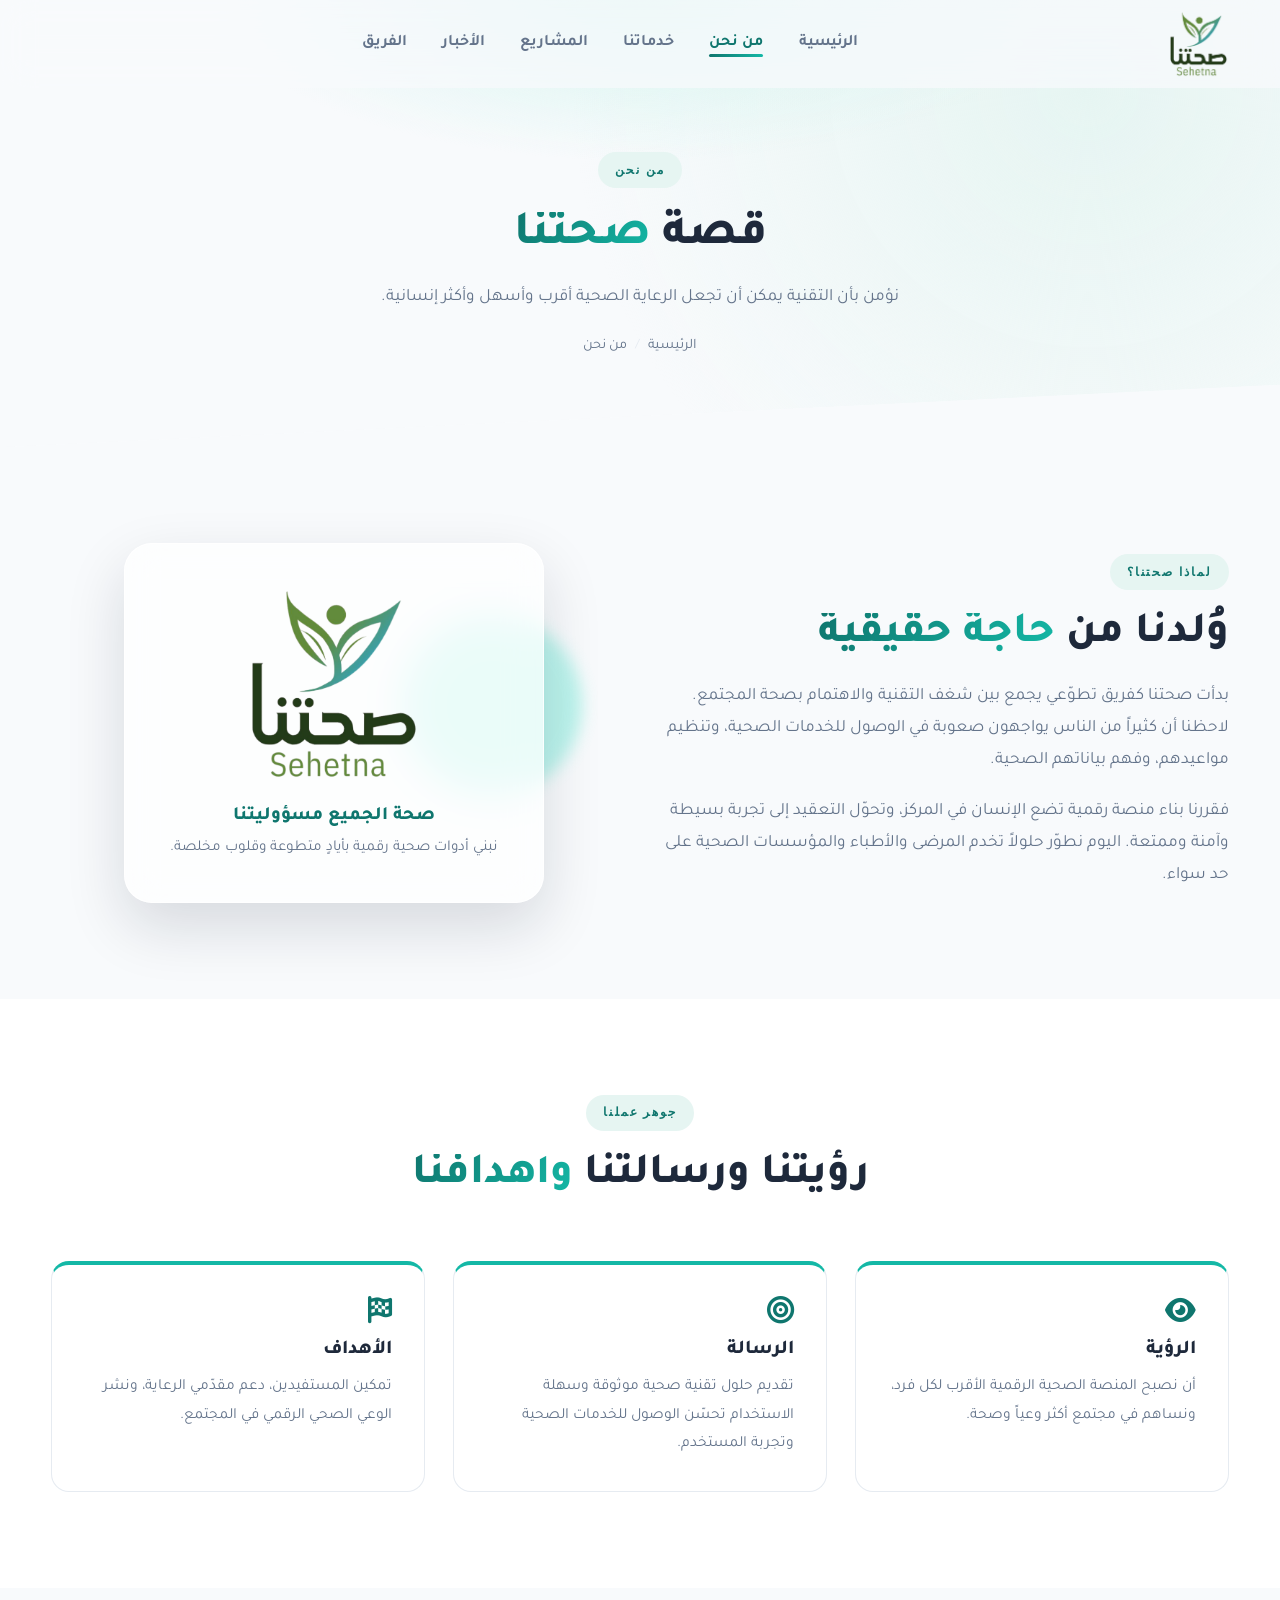
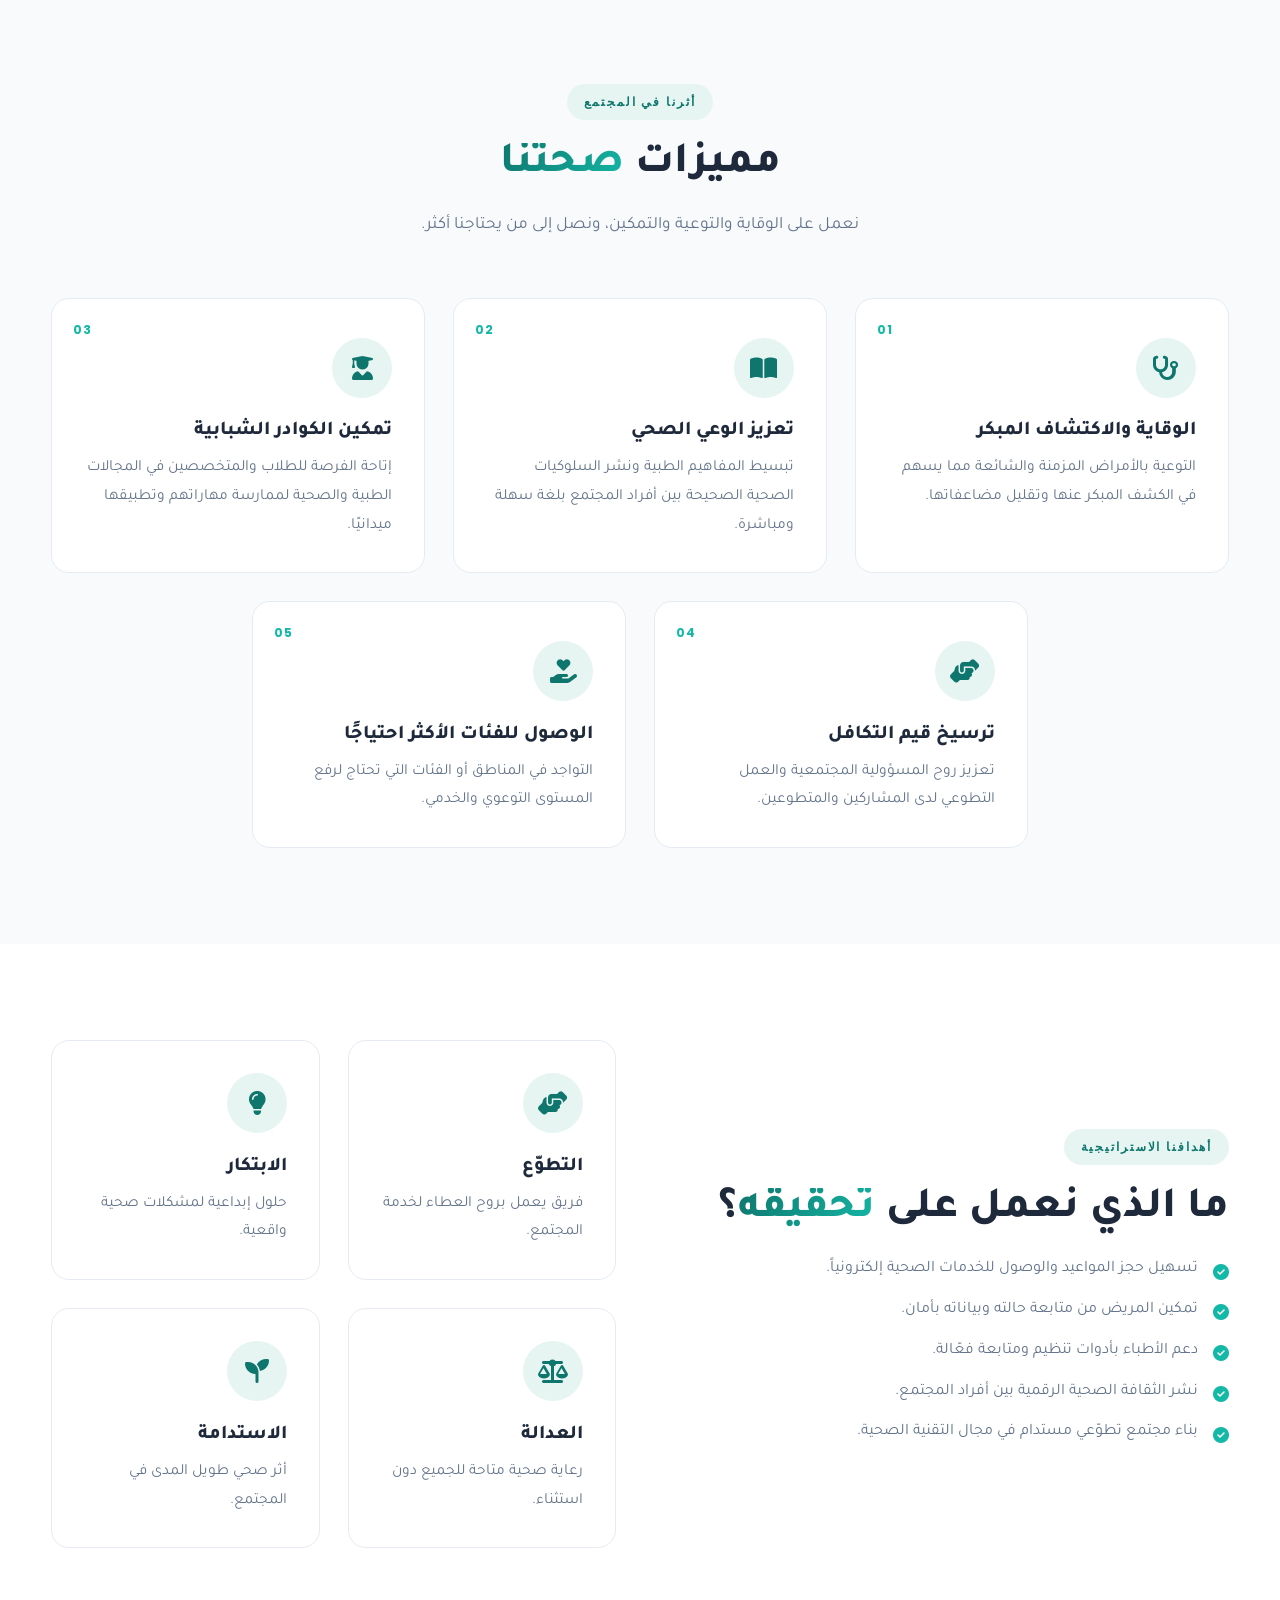
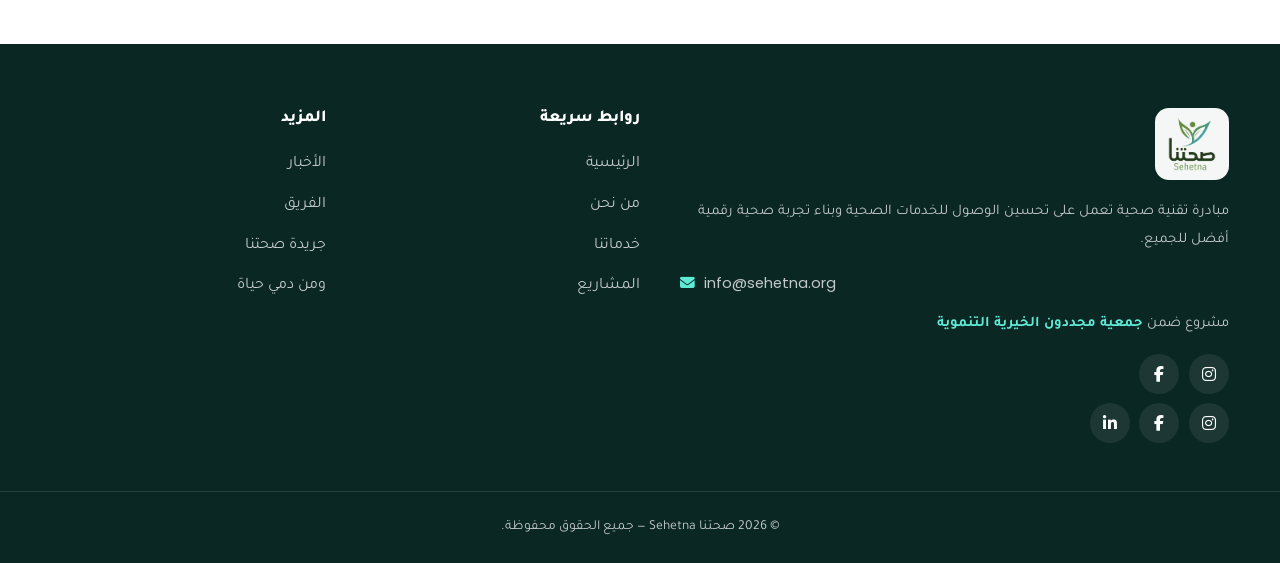
==== commit 88659e10: "update" ====
--- a/about.html
+++ b/about.html
@@ -148,8 +148,71 @@
         </div>
       </section>
 
+      <!-- ===================== FEATURES ===================== -->
+      <section class="section">
+        <div class="container">
+          <div class="section__head">
+            <span class="eyebrow">أثرنا في المجتمع</span>
+            <h2 class="section__title">
+              مميزات <span class="text-gradient">صحتنا</span>
+            </h2>
+            <p class="section__desc">
+              نعمل على الوقاية والتوعية والتمكين، ونصل إلى من يحتاجنا أكثر.
+            </p>
+          </div>
+
+          <div class="features-grid">
+            <article class="card feature-card reveal">
+              <span class="feature-card__num">01</span>
+              <div class="card__icon"><i class="fa-solid fa-stethoscope"></i></div>
+              <h3 class="card__title">الوقاية والاكتشاف المبكر</h3>
+              <p class="card__text">
+                التوعية بالأمراض المزمنة والشائعة مما يسهم في الكشف المبكر عنها
+                وتقليل مضاعفاتها.
+              </p>
+            </article>
+            <article class="card feature-card reveal">
+              <span class="feature-card__num">02</span>
+              <div class="card__icon"><i class="fa-solid fa-book-open"></i></div>
+              <h3 class="card__title">تعزيز الوعي الصحي</h3>
+              <p class="card__text">
+                تبسيط المفاهيم الطبية ونشر السلوكيات الصحية الصحيحة بين أفراد
+                المجتمع بلغة سهلة ومباشرة.
+              </p>
+            </article>
+            <article class="card feature-card reveal">
+              <span class="feature-card__num">03</span>
+              <div class="card__icon"><i class="fa-solid fa-user-graduate"></i></div>
+              <h3 class="card__title">تمكين الكوادر الشبابية</h3>
+              <p class="card__text">
+                إتاحة الفرصة للطلاب والمتخصصين في المجالات الطبية والصحية لممارسة
+                مهاراتهم وتطبيقها ميدانيًا.
+              </p>
+            </article>
+            <article class="card feature-card reveal">
+              <span class="feature-card__num">04</span>
+              <div class="card__icon"><i class="fa-solid fa-handshake-angle"></i></div>
+              <h3 class="card__title">ترسيخ قيم التكافل</h3>
+              <p class="card__text">
+                تعزيز روح المسؤولية المجتمعية والعمل التطوعي لدى المشاركين
+                والمتطوعين.
+              </p>
+            </article>
+            <article class="card feature-card reveal">
+              <span class="feature-card__num">05</span>
+              <div class="card__icon"><i class="fa-solid fa-hand-holding-heart"></i></div>
+              <h3 class="card__title">الوصول للفئات الأكثر احتياجًا</h3>
+              <p class="card__text">
+                التواجد في المناطق أو الفئات التي تحتاج لرفع المستوى التوعوي
+                والخدمي.
+              </p>
+            </article>
+          </div>
+        </div>
+      </section>
+
       <!-- ===================== GOALS DETAIL ===================== -->
-      <section class="section">
+      <section class="section" style="background: var(--bg-alt)">
         <div class="container split">
           <div class="reveal">
             <span class="eyebrow">أهدافنا الاستراتيجية</span>
--- a/assets/css/common.css
+++ b/assets/css/common.css
@@ -24,6 +24,7 @@
   --c-lab: #7c3aed;
   --c-dentist: #0891b2;
   --c-coord: #475569;
+  --c-it: #4f46e5;
 
   /* Neutrals */
   --bg: #f8fafc;
@@ -442,6 +443,39 @@
 .card__text {
   color: var(--text-muted);
   font-size: 0.97rem;
+}
+
+.features-grid {
+  display: grid;
+  grid-template-columns: repeat(6, 1fr);
+  gap: 1.75rem;
+}
+
+.features-grid .feature-card:nth-child(-n + 3) {
+  grid-column: span 2;
+}
+
+.features-grid .feature-card:nth-child(4) {
+  grid-column: 2 / span 2;
+}
+
+.features-grid .feature-card:nth-child(5) {
+  grid-column: 4 / span 2;
+}
+
+.feature-card {
+  padding-top: 2.4rem;
+}
+
+.feature-card__num {
+  position: absolute;
+  top: 1.15rem;
+  left: 1.3rem;
+  font-family: var(--font-en);
+  font-size: 0.78rem;
+  font-weight: 700;
+  letter-spacing: 0.08em;
+  color: var(--secondary);
 }
 
 .check-list li {
@@ -753,6 +787,18 @@
     grid-template-columns: repeat(2, 1fr);
   }
 
+  .features-grid {
+    grid-template-columns: 1fr 1fr;
+  }
+
+  .features-grid .feature-card:nth-child(-n + 5) {
+    grid-column: span 1;
+  }
+
+  .features-grid .feature-card:nth-child(5) {
+    grid-column: 1 / -1;
+  }
+
   .footer__grid {
     grid-template-columns: 1fr 1fr;
   }
@@ -808,8 +854,13 @@
 
   .grid--2,
   .grid--3,
-  .grid--4 {
+  .grid--4,
+  .features-grid {
     grid-template-columns: 1fr;
+  }
+
+  .features-grid .feature-card:nth-child(-n + 5) {
+    grid-column: 1 / -1;
   }
 
   .footer__grid {
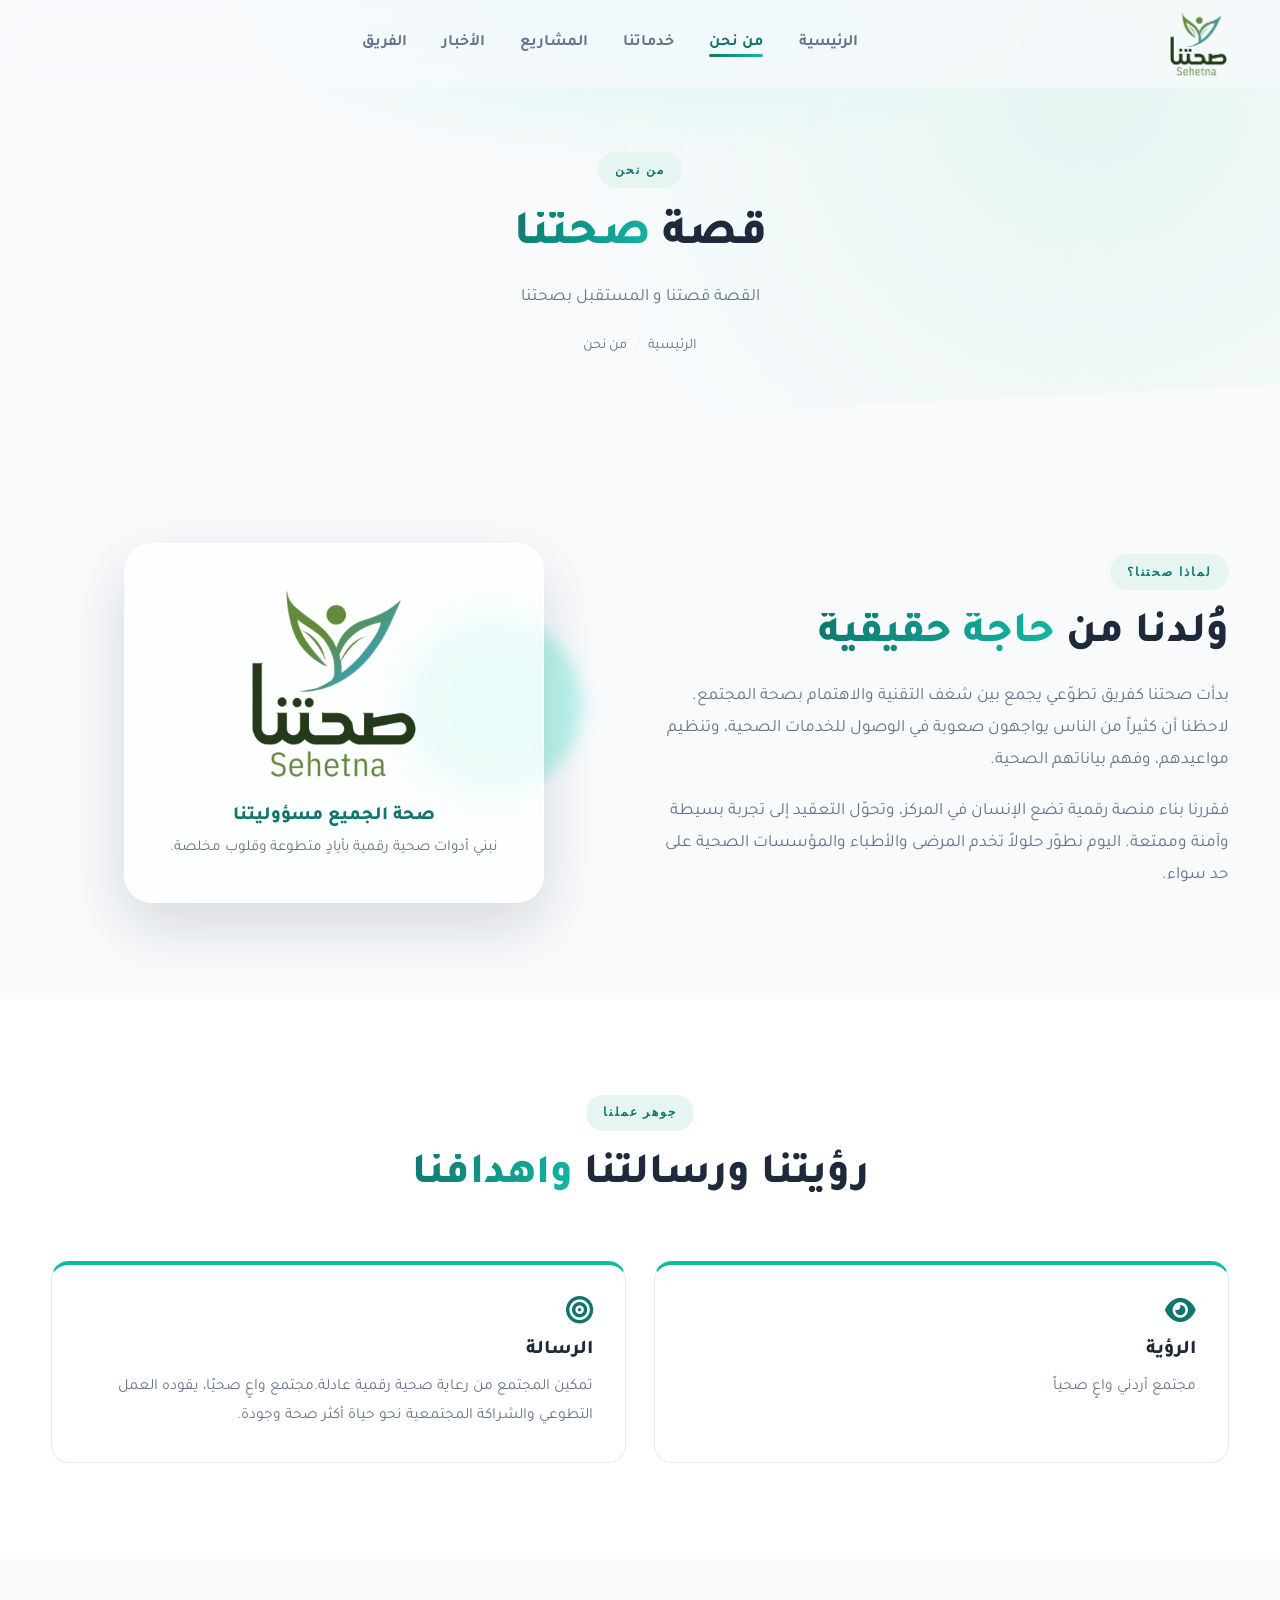
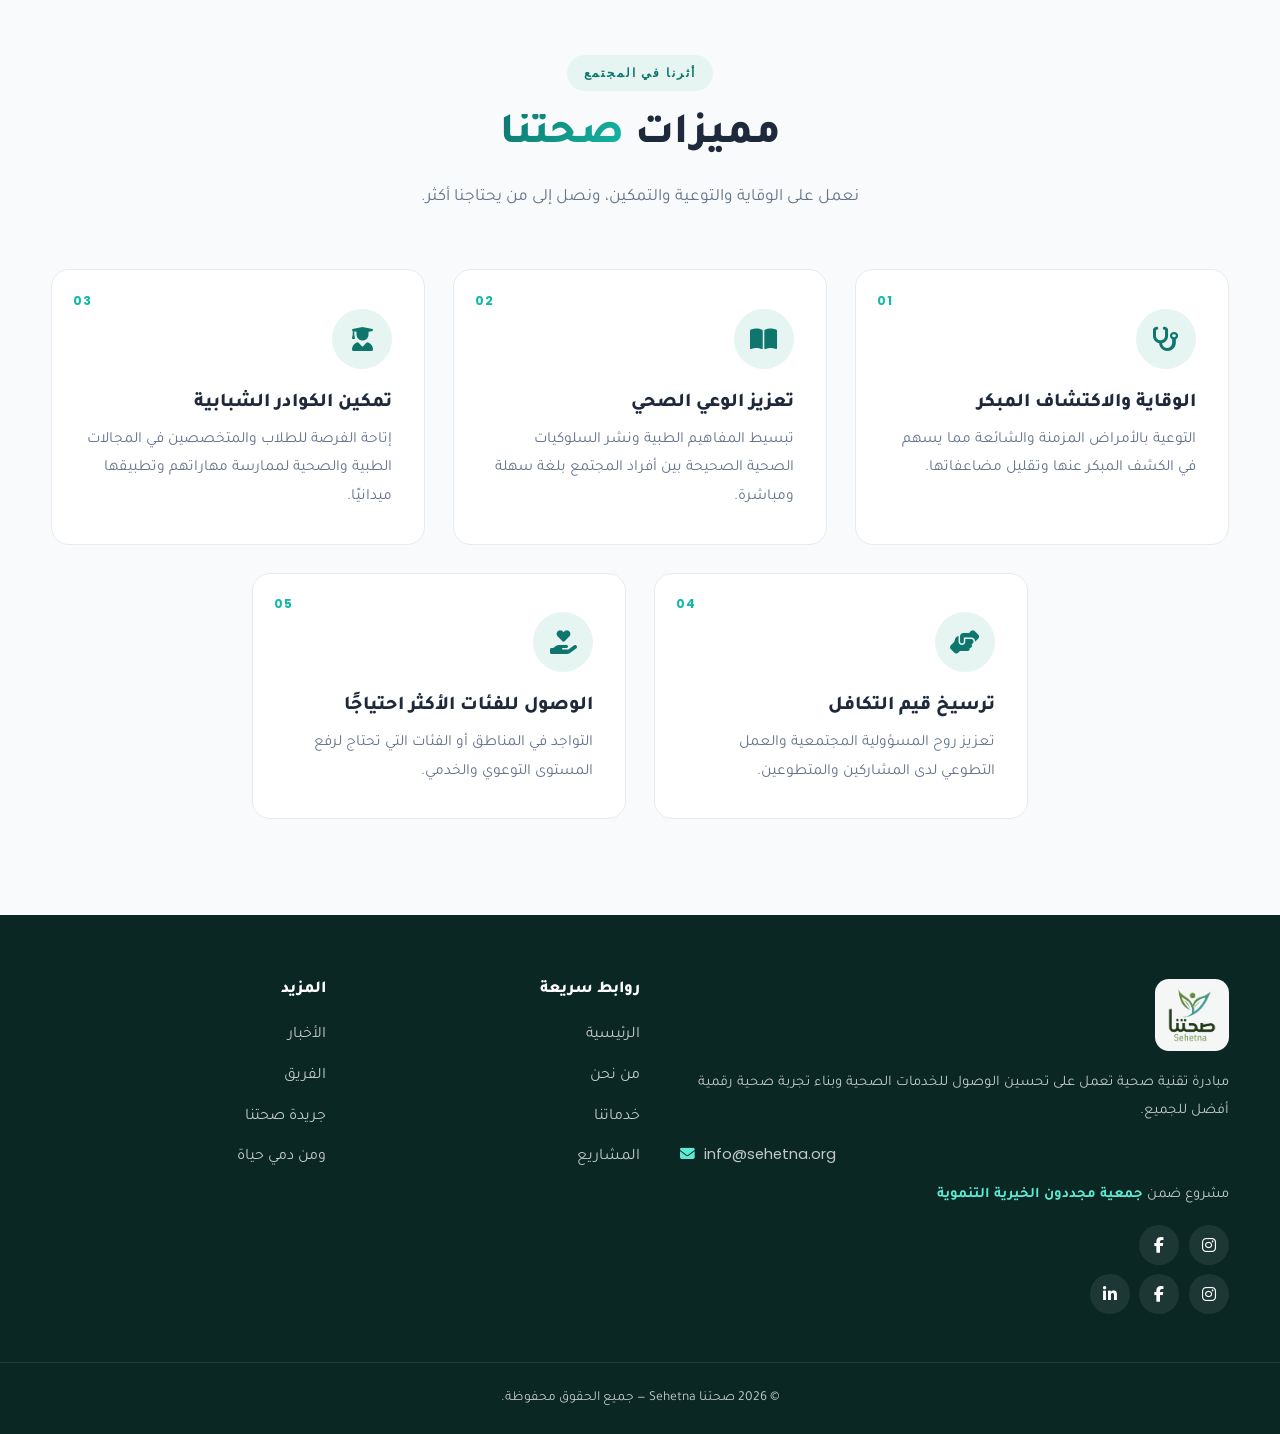
==== commit bd0b80d2: "update" ====
--- a/about.html
+++ b/about.html
@@ -69,7 +69,7 @@
           <span class="eyebrow">من نحن</span>
           <h1>قصة <span class="text-gradient">صحتنا</span></h1>
           <p>
-            نؤمن بأن التقنية يمكن أن تجعل الرعاية الصحية أقرب وأسهل وأكثر إنسانية.
+            القصة قصتنا و المستقبل بصحتنا
           </p>
           <nav class="breadcrumb" aria-label="مسار التنقل">
             <a href="index.html">الرئيسية</a>
@@ -119,29 +119,19 @@
             </h2>
           </div>
 
-          <div class="grid grid--3">
+          <div class="grid grid--2">
             <div class="vmg-card reveal">
               <i class="fa-solid fa-eye"></i>
               <h3 class="card__title">الرؤية</h3>
               <p class="card__text">
-                أن نصبح المنصة الصحية الرقمية الأقرب لكل فرد، ونساهم في مجتمع أكثر
-                وعياً وصحة.
+                مجتمع أردني واعٍ صحياً
               </p>
             </div>
             <div class="vmg-card reveal">
               <i class="fa-solid fa-bullseye"></i>
               <h3 class="card__title">الرسالة</h3>
               <p class="card__text">
-                تقديم حلول تقنية صحية موثوقة وسهلة الاستخدام تحسّن الوصول للخدمات
-                الصحية وتجربة المستخدم.
-              </p>
-            </div>
-            <div class="vmg-card reveal">
-              <i class="fa-solid fa-flag-checkered"></i>
-              <h3 class="card__title">الأهداف</h3>
-              <p class="card__text">
-                تمكين المستفيدين، دعم مقدّمي الرعاية، ونشر الوعي الصحي الرقمي في
-                المجتمع.
+                تمكين المجتمع من رعاية صحية رقمية عادلة.مجتمع واعٍ صحيًا، يقوده العمل التطوعي والشراكة المجتمعية نحو حياة أكثر صحة وجودة.
               </p>
             </div>
           </div>
@@ -210,50 +200,6 @@
           </div>
         </div>
       </section>
-
-      <!-- ===================== GOALS DETAIL ===================== -->
-      <section class="section" style="background: var(--bg-alt)">
-        <div class="container split">
-          <div class="reveal">
-            <span class="eyebrow">أهدافنا الاستراتيجية</span>
-            <h2 class="section__title">
-              ما الذي نعمل على <span class="text-gradient">تحقيقه</span>؟
-            </h2>
-            <ul class="check-list" style="margin-top: 1rem">
-              <li>تسهيل حجز المواعيد والوصول للخدمات الصحية إلكترونياً.</li>
-              <li>تمكين المريض من متابعة حالته وبياناته بأمان.</li>
-              <li>دعم الأطباء بأدوات تنظيم ومتابعة فعّالة.</li>
-              <li>نشر الثقافة الصحية الرقمية بين أفراد المجتمع.</li>
-              <li>بناء مجتمع تطوّعي مستدام في مجال التقنية الصحية.</li>
-            </ul>
-          </div>
-
-          <div class="grid grid--2 reveal">
-            <div class="card">
-              <div class="card__icon"><i class="fa-solid fa-handshake-angle"></i></div>
-              <h3 class="card__title">التطوّع</h3>
-              <p class="card__text">فريق يعمل بروح العطاء لخدمة المجتمع.</p>
-            </div>
-            <div class="card">
-              <div class="card__icon"><i class="fa-solid fa-lightbulb"></i></div>
-              <h3 class="card__title">الابتكار</h3>
-              <p class="card__text">حلول إبداعية لمشكلات صحية واقعية.</p>
-            </div>
-            <div class="card">
-              <div class="card__icon"><i class="fa-solid fa-scale-balanced"></i></div>
-              <h3 class="card__title">العدالة</h3>
-              <p class="card__text">رعاية صحية متاحة للجميع دون استثناء.</p>
-            </div>
-            <div class="card">
-              <div class="card__icon"><i class="fa-solid fa-seedling"></i></div>
-              <h3 class="card__title">الاستدامة</h3>
-              <p class="card__text">أثر صحي طويل المدى في المجتمع.</p>
-            </div>
-          </div>
-        </div>
-      </section>
-
-    </main>
 
     <!-- ===================== FOOTER ===================== -->
     <footer class="footer">
